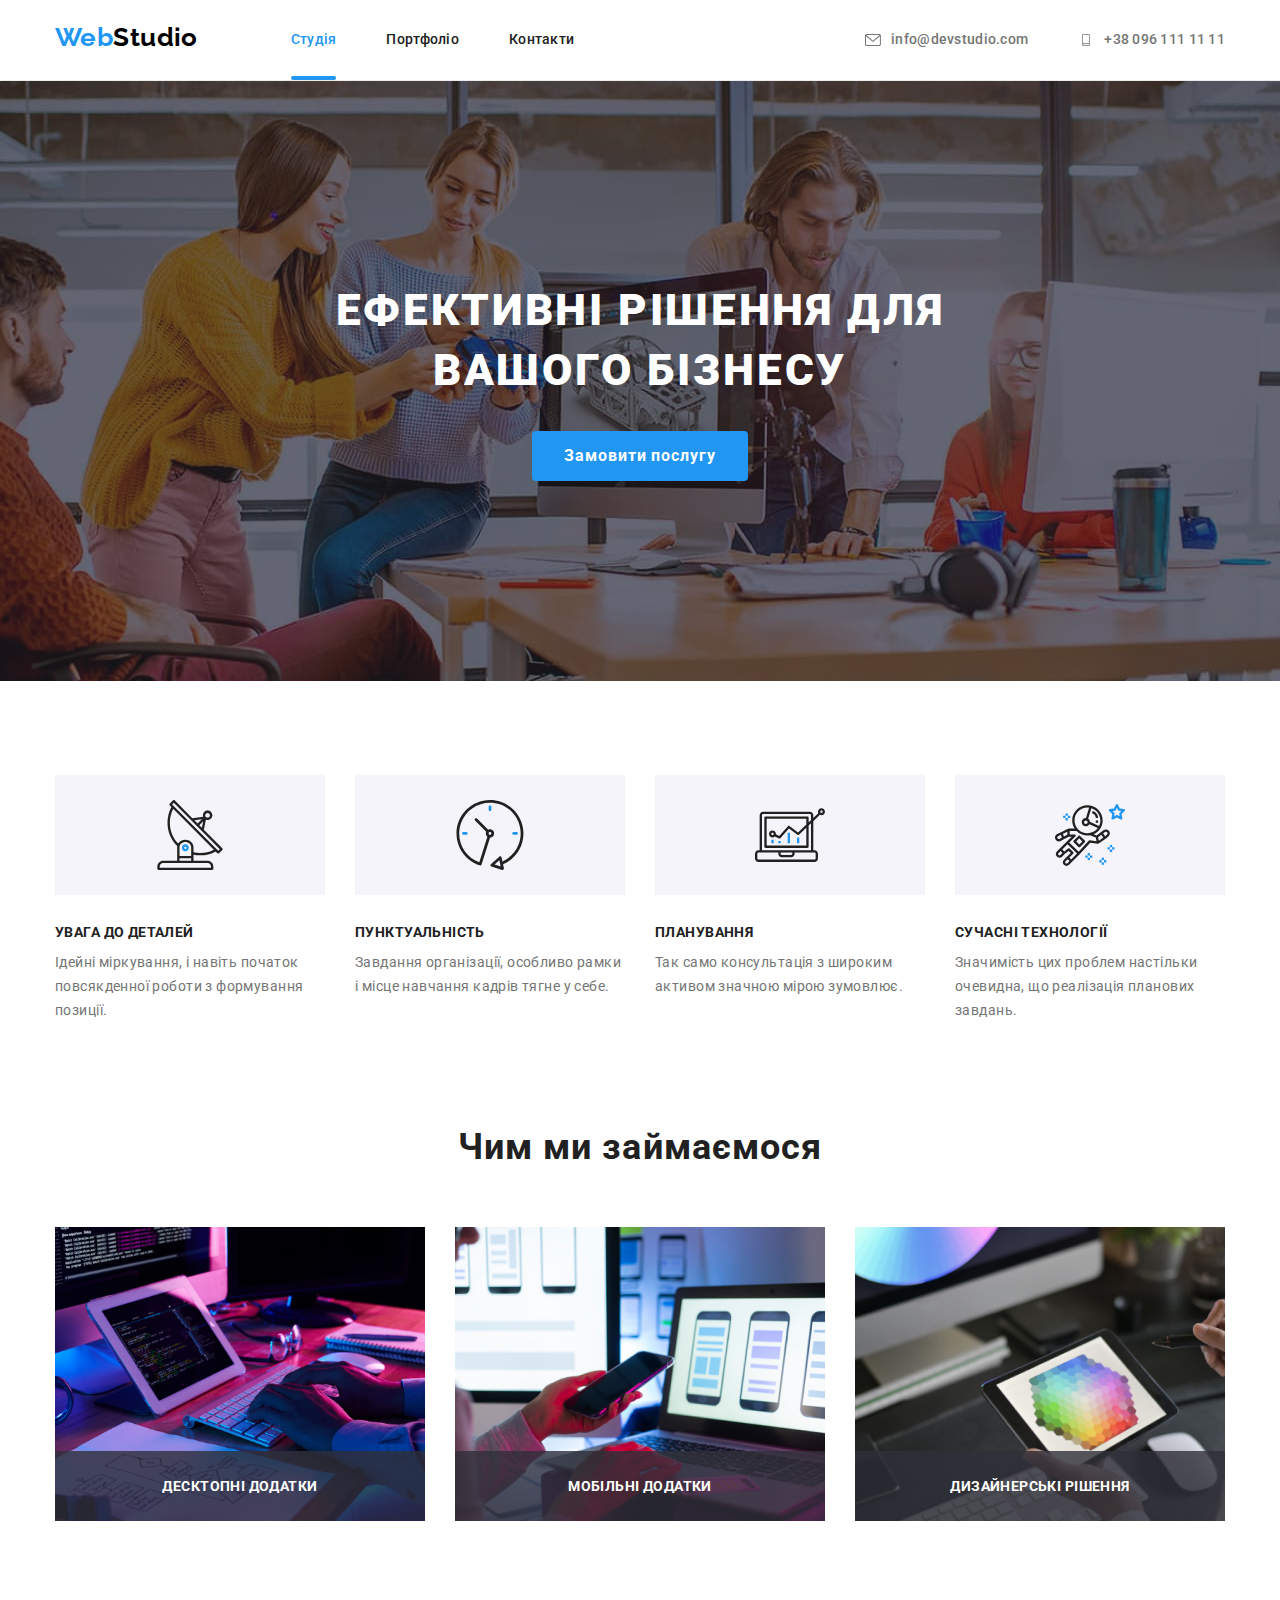
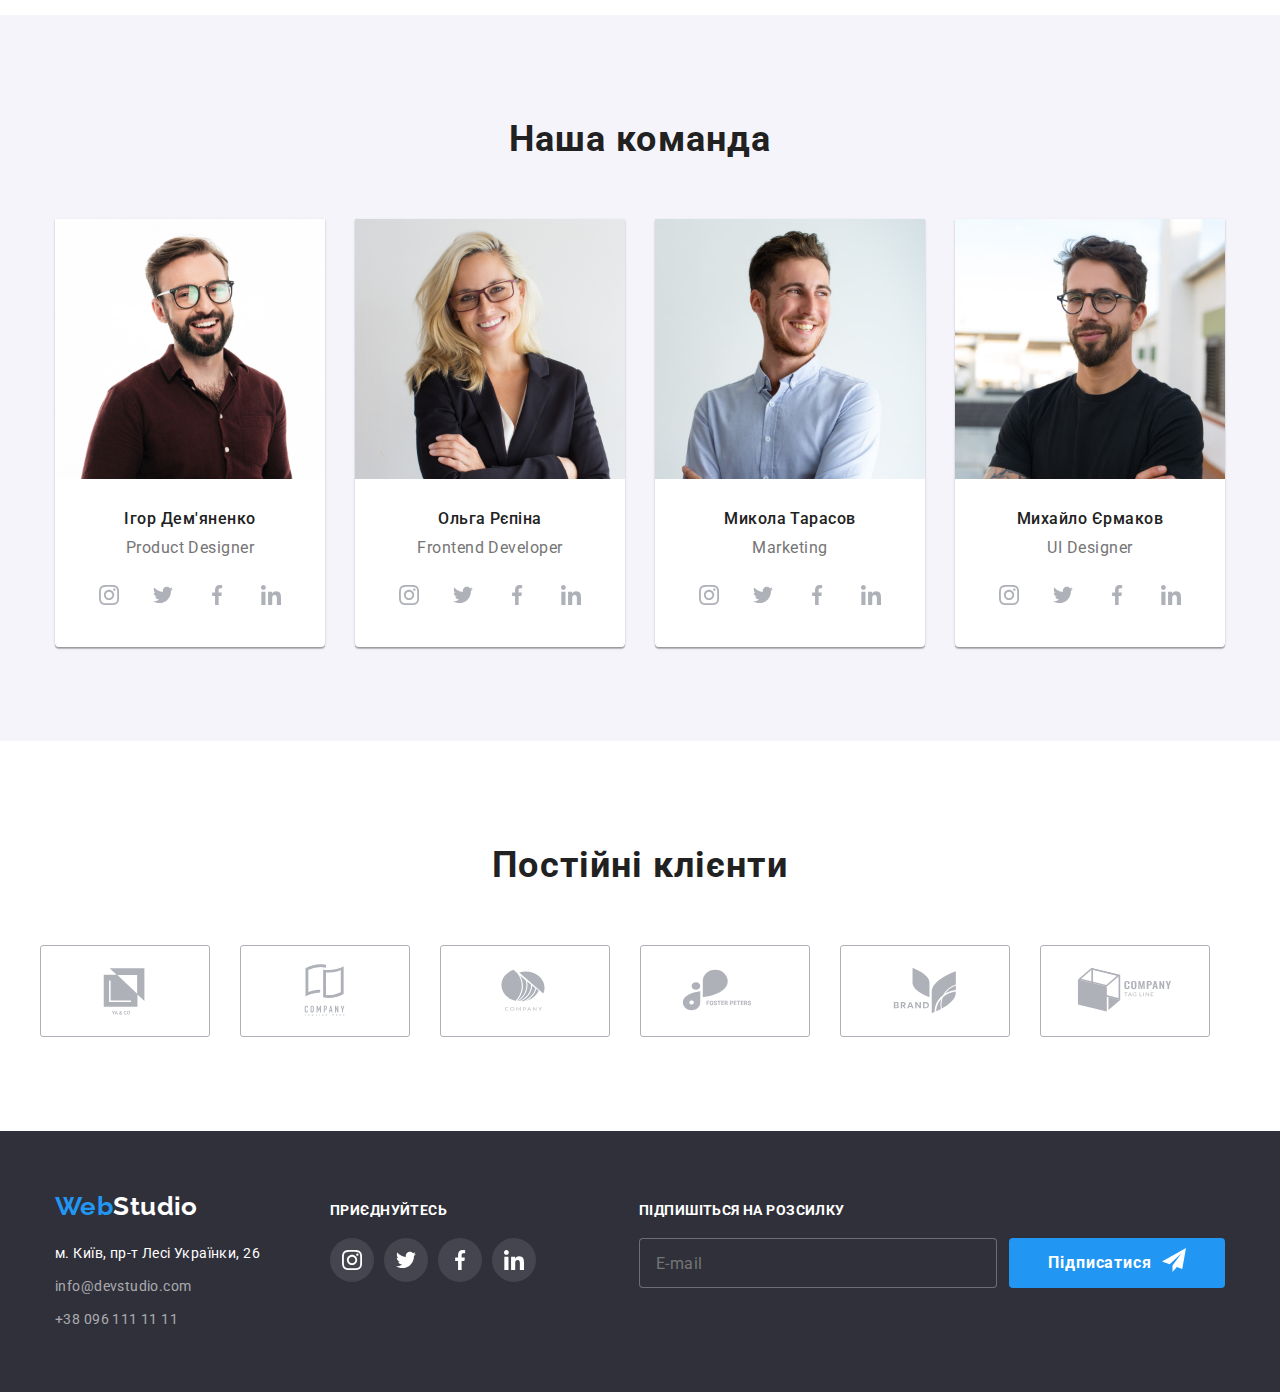
==== index.html @ d8423d52 "first commit" ====
<!DOCTYPE html>
<html lang="uk">
  <head>
    <meta charset="UTF-8"/>
    <meta http-equiv="X-UA-Compatible" content="IE=edge" />
    <meta name="viewport" content="width=device-width, initial-scale=1.0" />
    <link rel="preconnect" href="https://fonts.googleapis.com" />
    <link rel="preconnect" href="https://fonts.gstatic.com" crossorigin />
    <link
      href="https://fonts.googleapis.com/css2?family=Raleway:wght@700&family=Roboto:wght@400;500;700&display=swap"
      rel="stylesheet"
    />
    <title>WebStudio</title>
    <link
      rel="stylesheet"
      href="https://cdnjs.cloudflare.com/ajax/libs/modern-normalize/1.0.0/modern-normalize.min.css"
    />
    <link rel="stylesheet" href="./css/styles.css" />
  </head>

  <body>
    <header class="border">
      <div class="container main-nav">
        <nav class="main-nav">
          <a href="/index.html" class="logo" lang="en">
            <span class="web">Web</span><span class="studio">Studio</span></a
          >
          <ul class="site-nav main-nav">
            <li class="item">
              <a href="index.html" class="link current">Студія</a>
            </li>
            <li class="item">
              <a href="portfolio.html" class="link">Портфоліо</a>
            </li>
            <li class="item"><a href="" class="link">Контакти</a></li>
          </ul>
        </nav>
        <ul class="nav-contacts main-nav">
          <li class="item">
            <a href="mailto:info@devstudio.com" class="link">
              <svg class="envelope" width="16px" height="12px">
                <use href="./img/sprite.svg#icon-envelope"></use>
              </svg>
              info@devstudio.com</a
            >
          </li>
          <li class="item">
            <a href="tel:+380961111111" class="link">
              <svg
                viewBox="0 0 100 100"
                width="16"
                height="12"
                class="icon icon-smartphone"
              >
                <use xlink:href="./img/sprite.svg#icon-smartphone"></use>
              </svg>
              +38 096 111 11 11</a
            >
          </li>
        </ul>
      </div>
    </header>
    <main>
      <!--Hero section-->
      <section class="hero-section">
        <div class="hero-wrap">
          <h1 class="hero-title">Ефективні рішення для вашого бізнесу</h1>
          <button class="button" type="button" data-modal-open>
            Замовити послугу
          </button>
        </div>
      </section>
      <!--Benefits section-->
      <section class="section">
        <div class="container">
          <h2 hidden>Наші переваги</h2>
          <ul class="section-benefits">
            <li class="item">
              <div class="icon-benefits">
                <svg width="70" height="70">
                  <use href="./img/sprite.svg#icon-antenna"></use>
                </svg>
              </div>
              <h3 class="section-title">Увага до деталей</h3>
              <p class="benefit">
                Ідейні міркування, і навіть початок повсякденної роботи з
                формування позиції.
              </p>
            </li>
            <li class="item">
              <div class="icon-benefits">
                <svg width="70" height="70">
                  <use href="./img/sprite.svg#icon-clock"></use>
                </svg>
              </div>
              <h3 class="section-title">Пунктуальність</h3>
              <p class="benefit">
                Завдання організації, особливо рамки і місце навчання кадрів
                тягне у себе.
              </p>
            </li>
            <li class="item">
              <div class="icon-benefits">
                <svg width="70" height="70">
                  <use href="./img/sprite.svg#icon-diagram"></use>
                </svg>
              </div>
              <h3 class="section-title">Планування</h3>
              <p class="benefit">
                Так само консультація з широким активом значною мірою зумовлює.
              </p>
            </li>
            <li class="item">
              <div class="icon-benefits">
                <svg width="70" height="70">
                  <use href="./img/sprite.svg#icon-astronaut"></use>
                </svg>
              </div>
              <h3 class="section-title">Сучасні технології</h3>
              <p class="benefit">
                Значимість цих проблем настільки очевидна, що реалізація
                планових завдань.
              </p>
            </li>
          </ul>
        </div>
      </section>
      <!--What we can section-->
      <section class="section we-do">
        <div class="container">
          <h2 class="we-can">Чим ми займаємося</h2>
          <ul class="we-can-photo">
            <li>
              <div class="photo-block">
                <img src="./img/first.jpg" alt="first photo" width="370" />
                <div class="photo-title">
                  <p>Десктопні додатки</p>
                </div>
              </div>
            </li>
            <li>
              <div class="photo-block">
                <img src="./img/second.jpg" alt="second photo" width="370" />
                <div class="photo-title">
                  <p>Мобільні додатки</p>
                </div>
              </div>
            </li>
            <li>
              <div class="photo-block">
                <img src="./img/third.jpg" alt="third photo" width="370" />
                <div class="photo-title">
                  <p>Дизайнерські рішення</p>
                </div>
              </div>
            </li>
          </ul>
        </div>
      </section>
      <!--Team section-->
      <section class="section team">
        <div class="container">
          <h2 class="our-team">Наша команда</h2>
          <ul class="team-members">
            <li class="member-item">
              <img src="./img/team1.jpg" alt="team1 photo" width="270" />
              <div class="social-member">
                <h3 class="team-member">Ігор Дем'яненко</h3>
                <p class="about-member">Product Designer</p>
                <ul class="team-social-item list">
                  <li class="social-item">
                    <a href="" class="social-link">
                      <svg
                        viewBox="0 0 100 100"
                        width="20"
                        class="icon icon-instagram"
                      >
                        <use xlink:href="./img/sprite.svg#icon-instagram"></use>
                      </svg>
                    </a>
                  </li>
                  <li class="social-item">
                    <a href="" class="social-link">
                      <svg
                        viewBox="0 0 100 100"
                        width="20"
                        class="icon icon-twitter"
                      >
                        <use xlink:href="./img/sprite.svg#icon-twitter"></use>
                      </svg>
                    </a>
                  </li>
                  <li class="social-item">
                    <a href="" class="social-link">
                      <svg
                        viewBox="0 0 100 100"
                        width="20"
                        class="icon icon-facebook"
                      >
                        <use xlink:href="./img/sprite.svg#icon-facebook"></use>
                      </svg>
                    </a>
                  </li>
                  <li class="social-item">
                    <a href="" class="social-link">
                      <svg
                        viewBox="0 0 100 100"
                        width="20"
                        class="icon icon-linkedin"
                      >
                        <use xlink:href="./img/sprite.svg#icon-linkedin"></use>
                      </svg>
                    </a>
                  </li>
                </ul>
              </div>
            </li>
            <li class="member-item">
              <img src="./img/team2.jpg" alt="team2 photo" width="270" />
              <div class="social-member">
                <h3 class="team-member">Ольга Рєпіна</h3>
                <p class="about-member">Frontend Developer</p>
                <ul class="team-social-item list">
                  <li class="social-item">
                    <a href="" class="social-link">
                      <svg
                        viewBox="0 0 100 100"
                        width="20"
                        class="icon icon-instagram"
                      >
                        <use xlink:href="./img/sprite.svg#icon-instagram"></use>
                      </svg>
                    </a>
                  </li>
                  <li class="social-item">
                    <a href="" class="social-link">
                      <svg
                        viewBox="0 0 100 100"
                        width="20"
                        class="icon icon-twitter"
                      >
                        <use xlink:href="./img/sprite.svg#icon-twitter"></use>
                      </svg>
                    </a>
                  </li>
                  <li class="social-item">
                    <a href="" class="social-link">
                      <svg
                        viewBox="0 0 100 100"
                        width="20"
                        class="icon icon-facebook"
                      >
                        <use xlink:href="./img/sprite.svg#icon-facebook"></use>
                      </svg>
                    </a>
                  </li>
                  <li class="social-item">
                    <a href="" class="social-link">
                      <svg
                        viewBox="0 0 100 100"
                        width="20"
                        class="icon icon-linkedin"
                      >
                        <use xlink:href="./img/sprite.svg#icon-linkedin"></use>
                      </svg>
                    </a>
                  </li>
                </ul>
              </div>
            </li>
            <li class="member-item">
              <img src="./img/team3.jpg" alt="team3 photo" width="270" />
              <div class="social-member">
                <h3 class="team-member">Микола Тарасов</h3>
                <p class="about-member">Marketing</p>
                <ul class="team-social-item list">
                  <li class="social-item">
                    <a href="" class="social-link">
                      <svg
                        viewBox="0 0 100 100"
                        width="20"
                        class="icon icon-instagram"
                      >
                        <use xlink:href="./img/sprite.svg#icon-instagram"></use>
                      </svg>
                    </a>
                  </li>
                  <li class="social-item">
                    <a href="" class="social-link">
                      <svg
                        viewBox="0 0 100 100"
                        width="20"
                        class="icon icon-twitter"
                      >
                        <use xlink:href="./img/sprite.svg#icon-twitter"></use>
                      </svg>
                    </a>
                  </li>
                  <li class="social-item">
                    <a href="" class="social-link">
                      <svg
                        viewBox="0 0 100 100"
                        width="20"
                        class="icon icon-facebook"
                      >
                        <use xlink:href="./img/sprite.svg#icon-facebook"></use>
                      </svg>
                    </a>
                  </li>
                  <li class="social-item">
                    <a href="" class="social-link">
                      <svg
                        viewBox="0 0 100 100"
                        width="20"
                        class="icon icon-linkedin"
                      >
                        <use xlink:href="./img/sprite.svg#icon-linkedin"></use>
                      </svg>
                    </a>
                  </li>
                </ul>
              </div>
            </li>
            <li class="member-item">
              <img src="./img/team4.jpg" alt="team4 photo" width="270" />
              <div class="social-member">
                <h3 class="team-member">Михайло Єрмаков</h3>
                <p class="about-member">UI Designer</p>
                <ul class="team-social-item list">
                  <li class="social-item">
                    <a href="" class="social-link">
                      <svg
                        viewBox="0 0 100 100"
                        width="20"
                        class="icon icon-instagram"
                      >
                        <use xlink:href="./img/sprite.svg#icon-instagram"></use>
                      </svg>
                    </a>
                  </li>
                  <li class="social-item">
                    <a href="" class="social-link">
                      <svg
                        viewBox="0 0 100 100"
                        width="20"
                        class="icon icon-twitter"
                      >
                        <use xlink:href="./img/sprite.svg#icon-twitter"></use>
                      </svg>
                    </a>
                  </li>
                  <li class="social-item">
                    <a href="" class="social-link">
                      <svg
                        viewBox="0 0 100 100"
                        width="20"
                        class="icon icon-facebook"
                      >
                        <use xlink:href="./img/sprite.svg#icon-facebook"></use>
                      </svg>
                    </a>
                  </li>
                  <li class="social-item">
                    <a href="" class="social-link">
                      <svg
                        viewBox="0 0 100 100"
                        width="20"
                        class="icon icon-linkedin"
                      >
                        <use xlink:href="./img/sprite.svg#icon-linkedin"></use>
                      </svg>
                    </a>
                  </li>
                </ul>
              </div>
            </li>
          </ul>
        </div>
      </section>
    </main>
    <!--Our clients icons-->
    <section class="section">
      <div class="container">
        <h2 class="clients">Постійні клієнти</h2>
        <ul class="our-clients">
          <li class="clients-item">
            <a href="" class="clients-icon">
              <svg class="icon-Logo" width="106px" height="60px">
                <use href="./img/sprite.svg#icon-Logo"></use>
              </svg>
            </a>
          </li>
          <li class="clients-item">
            <a href="" class="clients-icon">
              <svg class="icon-Logo-1" width="106px" height="60px">
                <use href="./img/sprite.svg#icon-Logo-1"></use>
              </svg>
            </a>
          </li>
          <li class="clients-item">
            <a href="" class="clients-icon">
              <svg class="icon-Logo-2" width="106px" height="60px">
                <use href="./img/sprite.svg#icon-Logo-2"></use>
              </svg>
            </a>
          </li>
          <li class="clients-item">
            <a href="" class="clients-icon">
              <svg class="icon-Logo-3" width="106px" height="60px">
                <use href="./img/sprite.svg#icon-Logo-3"></use>
              </svg>
            </a>
          </li>
          <li class="clients-item">
            <a href="" class="clients-icon">
              <svg class="icon-Logo-4" width="106px" height="60px">
                <use href="./img/sprite.svg#icon-Logo-4"></use>
              </svg>
            </a>
          </li>
          <li class="clients-item">
            <a href="" class="clients-icon">
              <svg class="icon-Logo-5" width="106px" height="60px">
                <use href="./img/sprite.svg#icon-Logo-5"></use>
              </svg>
            </a>
          </li>
        </ul>
      </div>
    </section>
    <!--Contacts-->
    <footer class="footer">
      <div class="container">
        <div class="footer-flex">
          <div class="foo-contacts">
            <a href="/index.html" class="logo-footer" lang="en">
              <span class="web">Web</span
              ><span class="studio-footer">Studio</span></a
            >
            <address>
              <ul>
                <li class="foo-link">
                  <a
                    href="https://goo.gl/maps/wk6n3xBfWeeEz1HY8"
                    target="_blank"
                    rel="noopener nofollow noreferrer"
                    class="address"
                  >
                    м. Київ, пр-т Лесі Українки, 26</a
                  >
                </li>
                <li class="foo-link">
                  <a href="mailto:info@devstudio.com" class="footer-link"
                    >info@devstudio.com</a
                  >
                </li>
                <li class="foo-link">
                  <a href="tel:+380961111111" class="footer-link"
                    >+38 096 111 11 11</a
                  >
                </li>
              </ul>
            </address>
          </div>
          <div class="connect">
            <p class="foo-title">Приєднуйтесь</p>
            <div class="footer-social-container">
              <ul class="footer-social-item list">
                <li class="social-footer">
                  <button class="footer-button">
                    <svg class="footer-svg">
                      <use href="./img/sprite.svg#icon-instagram"></use>
                    </svg>
                  </button>
                </li>
                <li class="social-footer">
                  <button class="footer-button">
                    <svg class="footer-svg">
                      <use href="./img/sprite.svg#icon-twitter"></use>
                    </svg>
                  </button>
                </li>
                <li class="social-footer">
                  <button class="footer-button">
                    <svg class="footer-svg">
                      <use href="./img/sprite.svg#icon-facebook"></use>
                    </svg>
                  </button>
                </li>
                <li class="social-footer">
                  <button class="footer-button">
                    <svg class="footer-svg">
                      <use href="./img/sprite.svg#icon-linkedin"></use>
                    </svg>
                  </button>
                </li>
              </ul>
            </div>
          </div>
          <div class="subscribe">
            <p class="foo-title">Підпишіться на розсилку</p>
            <form action="" class="footer-subscription">
              <label for="email"></label>
              <input
                type="email"
                name="e-mail"
                id="e-mail"
                required
                placeholder="E-mail"
              />
              <button type="submit" class="subscribe-btn">
                Підписатися
                <svg width="24" height="24">
                  <use href="./img/sprite.svg#icon-icon-send"></use>
                </svg>
              </button>
            </form>
          </div>
        </div>
      </div>
    </footer>
    <div class="backdrop is-hidden" data-modal>
      <div class="modal">
        <button type="button" class="close-button" data-modal-close>
          <svg width="30" height="30">
            <use href="./img/sprite.svg#icon-close"></use>
          </svg>
        </button>
        <p class="modal-title">Залиште свої дані, ми вам передзвонимо</p>
        <form action="" class="modal-form">
          <div class="form-element">
            <label for="name">Ім'я</label>
            <div class="input-wrap">
              <input type="text" name="name" id="name" required />
              <svg width="18" height="18">
                <use href="./img/sprite.svg#icon-person-black"></use>
              </svg>
            </div>
          </div>
          <div class="form-element">
            <label for="tel">Телефон</label>
            <div class="input-wrap">
              <input type="tel" name="tel" id="tel" required />
              <svg width="18" height="18">
                <use href="./img/sprite.svg#icon-phone-black"></use>
              </svg>
            </div>
          </div>
          <div class="form-element">
            <label for="email">Пошта</label>
            <div class="input-wrap">
              <input type="email" name="email" id="email" required />
              <svg width="18" height="18">
                <use href="./img/sprite.svg#icon-email-black"></use>
              </svg>
            </div>
          </div>
          <div class="form-element">
            <label for="comment">Коментар</label>
            <textarea
              class="comment"
              name="comment"
              id="comment"
              cols="30"
              rows="10"
              placeholder="Введіть текст"
            ></textarea>
          </div>
          <div class="accept">
            <input
              type="checkbox"
              id="accept"
              name="accept"
              class="visually-hidden"
              required
            />
            <label for="accept" class="div-conditions">
              <div class="checkbox">
                <svg width="15" height="15">
                  <use href="./img/sprite.svg#icon-Vector"></use>
                </svg>
              </div>
              Погоджуюся з розсилкою та приймаю
              <a href="" class="conditions"><span>Умови договору</span></a>
            </label>
          </div>
          <button type="submit" class="submit-btn">Відправити</button>
        </form>
      </div>
    </div>
    <script src="./js/modal.js"></script>
  </body>
</html>
---- css/styles.css ----
/* основний колір #212121 */

/* другорядний колір #757575*/

/*фон шапки #FFFFFF*/

/* фон #F5F5F5*/

/* другорядний фон #F5F4FA*/

/* акцент #2196F3*/

:root {
  --primary-text-color: #757575;
  --title-text-color: #212121;
  --white-text-color: #ffffff;
  --accent-color: #2196f3;
  --primary-background-color: #ffffff;
  --second-bcg-color: #f5f4fa;
  --secondary-bcg-studio: #2f303a;
  --secondary-text-color: #000000;
}

h1,
h2,
h3,
h4,
h5,
h6,
ul,
p {
  margin: 0;
}

ul {
  padding-left: 0;
}

body {
  background-color: var(--primary-background-color);
  color: var(--primary-text-color);
  font-family: Roboto, sans-serif;
  font-size: 14px;
  letter-spacing: 0.03em;
}
.container {
  width: 1200px;
  margin: 0 auto;
  padding-left: 15px;
  padding-right: 15px;
}

ul {
  list-style: none;
}

a {
  text-decoration: none;
}
.border {
  border-bottom: solid 1px #ececec;
}
.logo {
  display: block;
  font-family: Raleway, sans-serif;
  font-weight: 700;
  font-size: 26px;
  line-height: 1.19;
  text-decoration-line: none;
  padding-top: 19px;
  padding-bottom: 25px;
}
.logo-footer {
  display: block;
  margin-bottom: 20px;
  font-family: Raleway, sans-serif;
  font-weight: 700;
  font-size: 26px;
  line-height: 1.19;
  text-decoration-line: none;
}
.web {
  color: var(--accent-color);
}
.studio {
  color: var(--secondary-text-color);
}
.studio-footer {
  color: var(--primary-background-color);
}

/*site-nav*/
.main-nav {
  display: flex;
  align-items: center;
}

.site-nav .item:not(:last-child) {
  margin-right: 50px;
}
.site-nav {
  margin-left: 93px;
}

.site-nav .link {
  display: flex;
  position: relative;
  padding-top: 32px;
  padding-bottom: 32px;
  color: var(--title-text-color);
  font-weight: 500;
  line-height: 1.14;
  letter-spacing: 0.02em;
}
.site-nav .link:hover,
.site-nav .link:focus,
.nav-contacts .link:hover,
.nav-contacts .link:focus {
  color: var(--accent-color);
  transition: color 250ms cubic-bezier(0.4, 0, 0.2, 1);
}
.link.current::after {
  content: "";
  display: block;
  position: absolute;
  left: 0;
  bottom: 0;
  width: 100%;
  height: 4px;
  background-color: var(--accent-color);
  border-radius: 2px;
}

.site-nav .link.current {
  color: var(--accent-color);
}

.nav-contacts {
  display: flex;
  margin-left: auto;
}

.nav-contacts .item + .item {
  margin-left: 50px;
}

.nav-contacts .link {
  display: flex;
  font-weight: 500;
  line-height: 1.14;
  letter-spacing: 0.02em;
  align-items: center;
  color: var(--primary-text-color);
}

.nav-contacts .link svg {
  fill: var(--primary-text-color);
  margin-right: 10px;
}
.nav-contacts .link:hover svg {
  fill: var(--accent-color);
}

.hero-section {
  max-width: 1600px;
  height: 600px;
  margin-left: auto;
  margin-right: auto;
  background-position: center;
  background-image: linear-gradient(
      to right,
      rgba(47, 48, 58, 0.4),
      rgba(47, 48, 58, 0.4)
    ),
    url(../img/hero-background.jpg);
  background-repeat: no-repeat;
  background-position: center;
  background-size: cover;
  background-color: var(--secondary-bcg-studio);
}

.hero-wrap {
  padding-top: 200px;
  padding-bottom: 200px;
}

.hero-title {
  font-weight: 900;
  font-size: 44px;
  line-height: 1.36;
  width: 696px;
  text-align: center;
  letter-spacing: 0.06em;
  text-transform: uppercase;
  color: var(--primary-background-color);
  margin: 0 auto;
  margin-bottom: 30px;
}
.button {
  display: block;
  margin: 0 auto;
  padding-top: 10px;
  padding-bottom: 10px;
  background-color: var(--accent-color);
  font-family: inherit;
  font-weight: 700;
  font-size: 16px;
  line-height: 1.88;
  width: 216px;
  letter-spacing: 0.06em;
  color: var(--primary-background-color);
  border: var(--accent-color);
  border-radius: 4px;
  cursor: pointer;
}
.section {
  padding-top: 94px;
  padding-bottom: 94px;
}
/*Benefits*/
.section-title {
  margin-bottom: 10px;
  font-weight: 700;
  font-size: 14px;
  line-height: 1.14;
  letter-spacing: 0.03em;
  text-transform: uppercase;
  color: var(--title-text-color);
}
.benefit {
  font-weight: 400;
  line-height: 1.71;
  letter-spacing: 0.03em;
  color: var(--primary-text-color);
}
.section-benefits {
  display: flex;
  gap: 30px;
}

.icon-benefits {
  display: flex;
  margin-bottom: 30px;
  align-items: center;
  justify-content: center;
  width: 270px;
  height: 120px;
  background-color: var(--second-bcg-color);
}

/*What we can and team*/
.we-do {
  padding-top: 0px;
}
.we-can,
.our-team,
.clients {
  margin-bottom: 50px;
  font-weight: 700;
  font-size: 36px;
  text-align: center;
  line-height: 1.67;
  letter-spacing: 0.03em;
  color: var(--title-text-color);
}
.we-can-photo {
  display: flex;
  gap: 30px;
}

img {
  display: block;
  max-width: 100%;
  height: auto;
}
.photo-block {
  display: block;
  position: relative;
}
.photo-title {
  display: flex;
  justify-content: center;
  align-items: center;
  position: absolute;
  bottom: 0;
  right: 0;
  width: 100%;
  height: 70px;
  font-weight: 700;
  color: var(--primary-background-color);
  background: rgba(47, 48, 58, 0.8);
  text-transform: uppercase;
}

.team-members {
  display: flex;
  gap: 30px;
}
.team {
  background-color: var(--second-bcg-color);
}
.social-member {
  padding-top: 30px;
  padding-bottom: 30px;
}
.team-member {
  display: block;
  margin-bottom: 10px;
  font-weight: 500;
  font-size: 16px;
  line-height: 1.19;
  letter-spacing: 0.03em;
  text-align: center;
  color: var(--title-text-color);
}
.member-item {
  background-color: var(--primary-background-color);
  box-shadow: 0px 1px 3px rgba(0, 0, 0, 0.12), 0px 1px 1px rgba(0, 0, 0, 0.14),
    0px 2px 1px rgba(0, 0, 0, 0.2);
  border-radius: 0px 0px 4px 4px;
}
.team-social-item {
  display: flex;
  justify-content: center;
}
.social-item {
  display: flex;
  align-items: center;
}
.social-item:not(:first-child) {
  margin-left: 10px;
}

.social-link {
  display: flex;
  width: 44px;
  height: 44px;
  background: var(--primary-background-color);
  border-radius: 50%;
  justify-content: center;
}
.social-link:hover {
  background-color: var(--accent-color);
  transition: background-color 250ms cubic-bezier(0.4, 0, 0.2, 1);
}
.social-link svg {
  fill: #afb1b8;
}
.social-link:hover svg {
  fill: var(--primary-background-color);
  transition: fill 250ms cubic-bezier(0.4, 0, 0.2, 1);
}

.about-member {
  display: block;
  margin-bottom: 16px;
  font-weight: 400;
  font-size: 16px;
  line-height: 1.19;
  letter-spacing: 0.03em;
  text-align: center;
  color: var(--primary-text-color);
}
.our-clients {
  display: flex;
  justify-content: center;
}

.clients-icon {
  display: flex;
  justify-content: center;
  align-items: center;
  margin-right: 30px;
  width: 170px;
  height: 92px;
  border: 1px solid #afb1b8;
  border-radius: 3px;
}

.clients-icon svg {
  fill: #afb1b8;
}
.clients-icon:hover {
  border: 1px solid var(--accent-color);
  transition: border 250ms cubic-bezier(0.4, 0, 0.2, 1);
}
.clients-icon:hover svg,
.clients-icon:focus svg {
  fill: var(--accent-color);
  transition: fill 250ms cubic-bezier(0.4, 0, 0.2, 1);
}

.clients-icon.current svg {
  color: var(--accent-color);
}

/*second page*
*Portfolio buttons*/

.buttons-filter {
  color: var(--title-text-color);
  background: var(--second-bcg-color);
  font-weight: 500;
  font-size: 16px;
  line-height: 1.62;
  border: var(--second-bcg-color);
  border-radius: 4px;
  cursor: pointer;
  transition: background-color 250ms cubic-bezier(0.4, 0, 0.2, 1),
    color 250ms cubic-bezier(0.4, 0, 0.2, 1);
}
.buttons-filter {
  margin-left: 8px;
  padding-top: 6px;
  padding-bottom: 6px;
  padding-left: 22px;
  padding-right: 22px;
}

.buttons-filter:hover,
.buttons-filter:focus {
  background-color: var(--accent-color);
  color: var(--primary-background-color);
  border: var(--accent-color);
}
.buttons-filter:hover,
.buttons-filter:focus {
  box-shadow: 0 2px 2px 0 rgba(0, 0, 0, 0.12), 0 1px 2px 0 rgba(0, 0, 0, 0.08),
    0 3px 1px 0 rgba(0, 0, 0, 0.1);
}

.portfolio-nav {
  display: flex;
  margin-bottom: 50px;
  align-items: center;
  justify-content: center;
}

.flex-container {
  display: flex;
  flex-wrap: wrap;
  gap: 30px;
}

.portfolio-item {
  display: block;
  overflow: hidden;
}
.portfolio-item:hover {
  box-shadow: 1px 4px 6px 0 #00000029, 0 4px 4px 0 #0000000f,
    0 1px 1px 0 #0000001f;
}

.portfolio-image {
  display: block;
  position: relative;
  overflow: hidden;
}

.text-focus {
  display: flex;
  justify-content: center;
  align-items: center;
  position: absolute;
  bottom: 0;
  right: 0;
  width: 100%;
  height: 100%;
  padding-left: 24px;
  padding-right: 24px;
  font-size: 18px;
  line-height: 1.56;
  letter-spacing: 0.03em;
  color: var(--primary-background-color);
  background: rgba(33, 150, 243, 0.9);
  transform: translateY(100%);
  transition: transform 250ms cubic-bezier(0.4, 0, 0.2, 1);
}
.portfolio-item:hover .text-focus {
  transform: translateY(0);
}
.text-focus:hover {
  opacity: 1;
}

.flex-element {
  width: 370px;
}
.example {
  padding-top: 20px;
  padding-left: 24px;
  padding-right: 24px;
  padding-bottom: 20px;
  border-left: solid 1px #eeeeee;
  border-bottom: solid 1px #eeeeee;
  border-right: solid 1px #eeeeee;
}

.example-title {
  margin-bottom: 4px;
  font-weight: 700;
  font-size: 18px;
  line-height: 2;
  letter-spacing: 0.06em;
  color: var(--title-text-color);
}
.example-text {
  font-size: 16px;
  line-height: 1.87;
  letter-spacing: 0.03em;
  color: var(--primary-text-color);
}
.footer-flex {
  display: flex;
  align-items: baseline;
}
.footer {
  background-color: #2f303a;
  padding-top: 60px;
  padding-bottom: 60px;
}

.foo-link {
  margin-bottom: 9px;
}
.foo-link:last-child {
  margin-bottom: 0;
}
.address {
  font-style: normal;
  font-weight: 400;
  line-height: 1.71;
  letter-spacing: 0.03em;
  color: var(--primary-background-color);
}

.footer-link {
  font-style: normal;
  font-weight: 400;
  line-height: 1.71;
  letter-spacing: 0.03em;
  color: rgba(255, 255, 255, 0.6);
  text-decoration: none;
}

.footer-link .link:hover,
.footer-link .link:focus {
  color: var(--primary-bcg-color);
}

/*контейнер з іконками у футері*/
.connect {
  margin-left: 70px;
}
.footer-social-container {
  display: flex;
  width: 205px;
  height: 45px;
  margin-top: 20px;
}
.footer-social-item {
  display: flex;
  gap: 10px;
}
.foo-title {
  display: block;
  margin-bottom: 20px;
  font-weight: 700;
  color: var(--primary-background-color);
  text-transform: uppercase;
}
.footer-svg {
  height: 20px;
  width: 20px;
  fill: #ffffff;
}
.footer-button {
  display: flex;
  align-items: center;
  justify-content: center;
  width: 44px;
  height: 44px;
  border: 0px;
  border-radius: 50%;
  background-color: rgba(255, 255, 255, 0.1);
  transition: background-color 250ms cubic-bezier(0.4, 0, 0.2, 1),
    color 250ms cubic-bezier(0.4, 0, 0.2, 1);
}
.footer-button:hover,
.footer-button:focus {
  background-color: var(--accent-color);
}

/*Subscription*/
.subscribe {
  margin-left: auto;
}
.footer-subscription {
  display: flex;
}
.footer-subscription input {
  margin-right: 12px;
  padding-left: 16px;
  width: 358px;
  height: 50px;
  font-family: Roboto;
  font-size: 16px;
  line-height: 1.25;
  letter-spacing: 0.03em;
  text-align: left;
  background: var(--secondary-bcg-studio);
  color: rgba(255, 255, 255, 0.6);
  border: 1px solid rgba(255, 255, 255, 0.3);
  border-radius: 4px;
  outline: none;
}
.subscribe-btn {
  display: flex;
  text-align: center;
  justify-content: center;
  margin: 0 auto;
  padding-top: 10px;
  padding-bottom: 10px;
  background-color: var(--accent-color);
  font-family: inherit;
  font-weight: 700;
  font-size: 16px;
  line-height: 1.88;
  width: 216px;
  letter-spacing: 0.06em;
  color: var(--primary-background-color);
  border: var(--accent-color);
  border-radius: 4px;
  cursor: pointer;
  fill: var(--primary-background-color);
}
.subscribe-btn svg {
  margin-left: 10px;
}
/*Modal window*/

.backdrop {
  position: fixed;
  top: 0;
  left: 0;
  width: 100%;
  height: 100%;
  background-color: rgba(0, 0, 0, 0.2);
  opacity: 1;
  transition: opacity 250ms cubic-bezier(0.4, 0, 0.2, 1);
}

.backdrop.is-hidden {
  visibility: hidden;
  pointer-events: none;
  transition: visibility 250ms cubic-bezier(0.4, 0, 0.2, 1);
}

.backdrop.is-hidden .modal {
  transform: translate(-50%, -50%) scale(0.9);
}

.modal {
  position: absolute;
  top: 50%;
  left: 50%;
  min-width: 528px;
  min-height: 581px;
  padding: 40px;
  background-color: var(--primary-background-color);
  border-radius: 4px;
  transform: translate(-50%, -50%) scale(1);
  transition: transform 250ms cubic-bezier(0.4, 0, 0.2, 1);
}
.modal-title {
  display: block;
  margin-bottom: 12px;
  font-size: 20px;
  font-weight: 700;
  line-height: 1.15;
  letter-spacing: 0.03em;
  text-align: center;
  color: rgba(33, 33, 33, 1);
}
.close-button {
  position: absolute;
  top: 8px;
  right: 8px;
  width: 30px;
  height: 30px;
  border-radius: 50%;
  display: flex;
  justify-content: center;
  align-items: center;
  cursor: pointer;
  background: var(--primary-background-color);
  border: 1px solid rgba(0, 0, 0, 0.1);
}
.close-button:hover,
.close-button:focus {
background: var(--accent-color);
}
/*Form*/
.form-element {
  display: flex;
  flex-direction: column;
  margin-bottom: 10px;
  font-family: Roboto;
  font-size: 12px;
  line-height: 1.17;
  letter-spacing: 0.01em;
  text-align: left;
}

.form-element label {
  margin-bottom: 4px;
}
.form-element input,
textarea {
  height: 40px;
  border: 1px solid rgba(33, 33, 33, 0.2);
  border-radius: 4px;
  padding-left: 42px;
  outline: none;
  width: 100%;
}
.form-element input:focus {
  border: 1px solid var(--accent-color);
  transition: border 250ms cubic-bezier(0.4, 0, 0.2, 1);
}

.form-element input:focus + svg {
  fill: var(--accent-color);
  transition: fill 250ms cubic-bezier(0.4, 0, 0.2, 1);
}

.form-element textarea:focus {
  border: 1px solid var(--accent-color);
  transition: border 250ms cubic-bezier(0.4, 0, 0.2, 1);
}
.input-wrap {
  position: relative;
}
.input-wrap svg {
  position: absolute;
  top: 50%;
  left: 12px;
  transform: translateY(-50%);
}
.comment {
  height: 120px;
  resize: none;
  padding-left: 16px;
  padding-top: 12px;
  padding-right: 16px;
  padding-bottom: 12px;
}

.submit-btn {
  display: block;
  margin: 0 auto;
  padding-top: 10px;
  padding-bottom: 10px;
  background-color: #188ce8;
  font-family: inherit;
  font-weight: 700;
  font-size: 16px;
  line-height: 1.88;
  width: 200px;
  letter-spacing: 0.06em;
  color: var(--primary-background-color);
  border: #188ce8;
  border-radius: 4px;
  cursor: pointer;
}
.accept {
  display: flex;
  justify-content: center;
  align-items: center;
  margin-top: 20px;
  margin-bottom: 30px;
}

.conditions {
  display: block;
  margin-left: 8px;
  color: var(--accent-color);
  text-decoration: underline;
}
.visually-hidden {
  position: absolute;
  white-space: nowrap;
  width: 1px;
  height: 1px;
  overflow: hidden;
  border: 0;
  padding: 0;
  clip: rect(0 0 0 0);
  clip-path: inset(50%);
  margin: -1px;
}
.checkbox {
  display: flex;
  align-items: center;
  margin-right: 8px;
  border: 2px solid var(--title-text-color);
  width: 16px;
  height: 15px;
  border-radius: 3px;
  fill: var(--white-text-color);
}
.div-conditions {
  display: flex;
  align-items: center;
  justify-content: center;
}

.accept input:checked + label .checkbox {
  background: var(--accent-color);
  border: 2px solid var(--accent-color);
  fill: var(--primary-background-color);
}
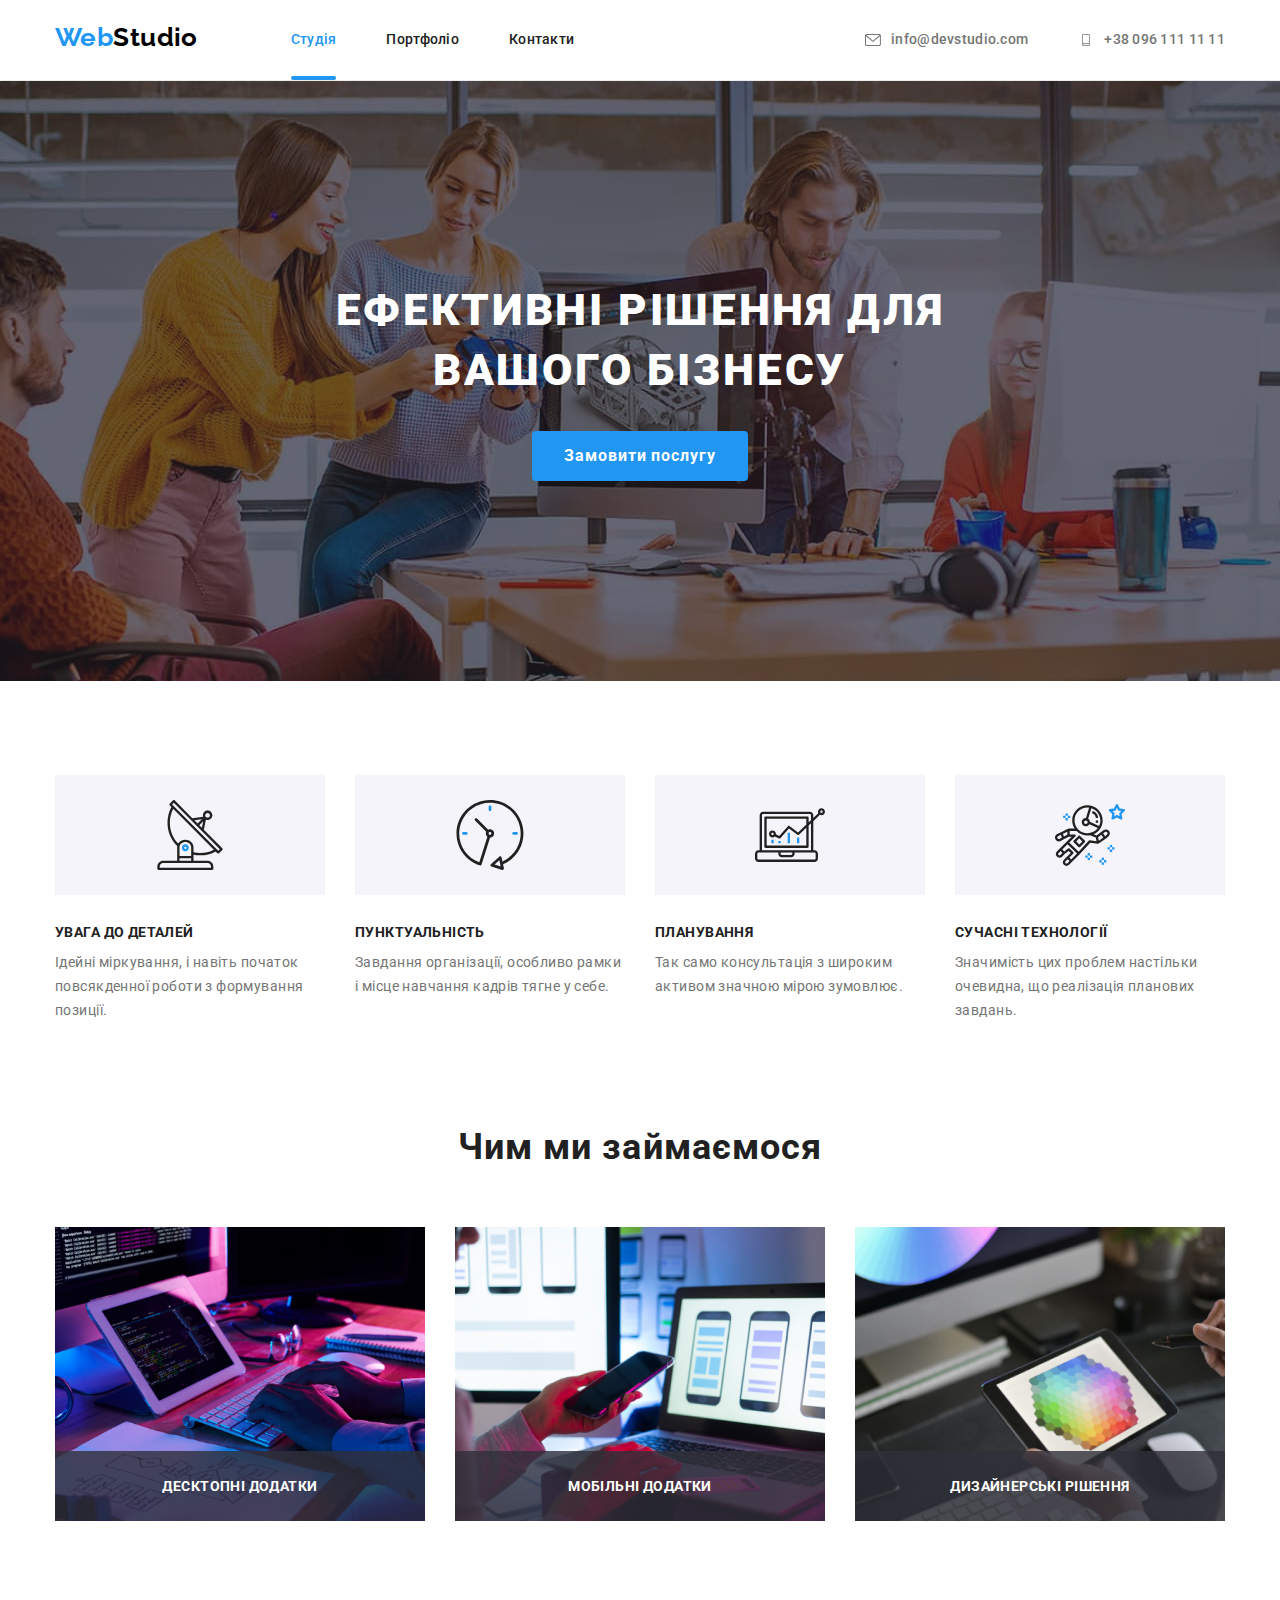
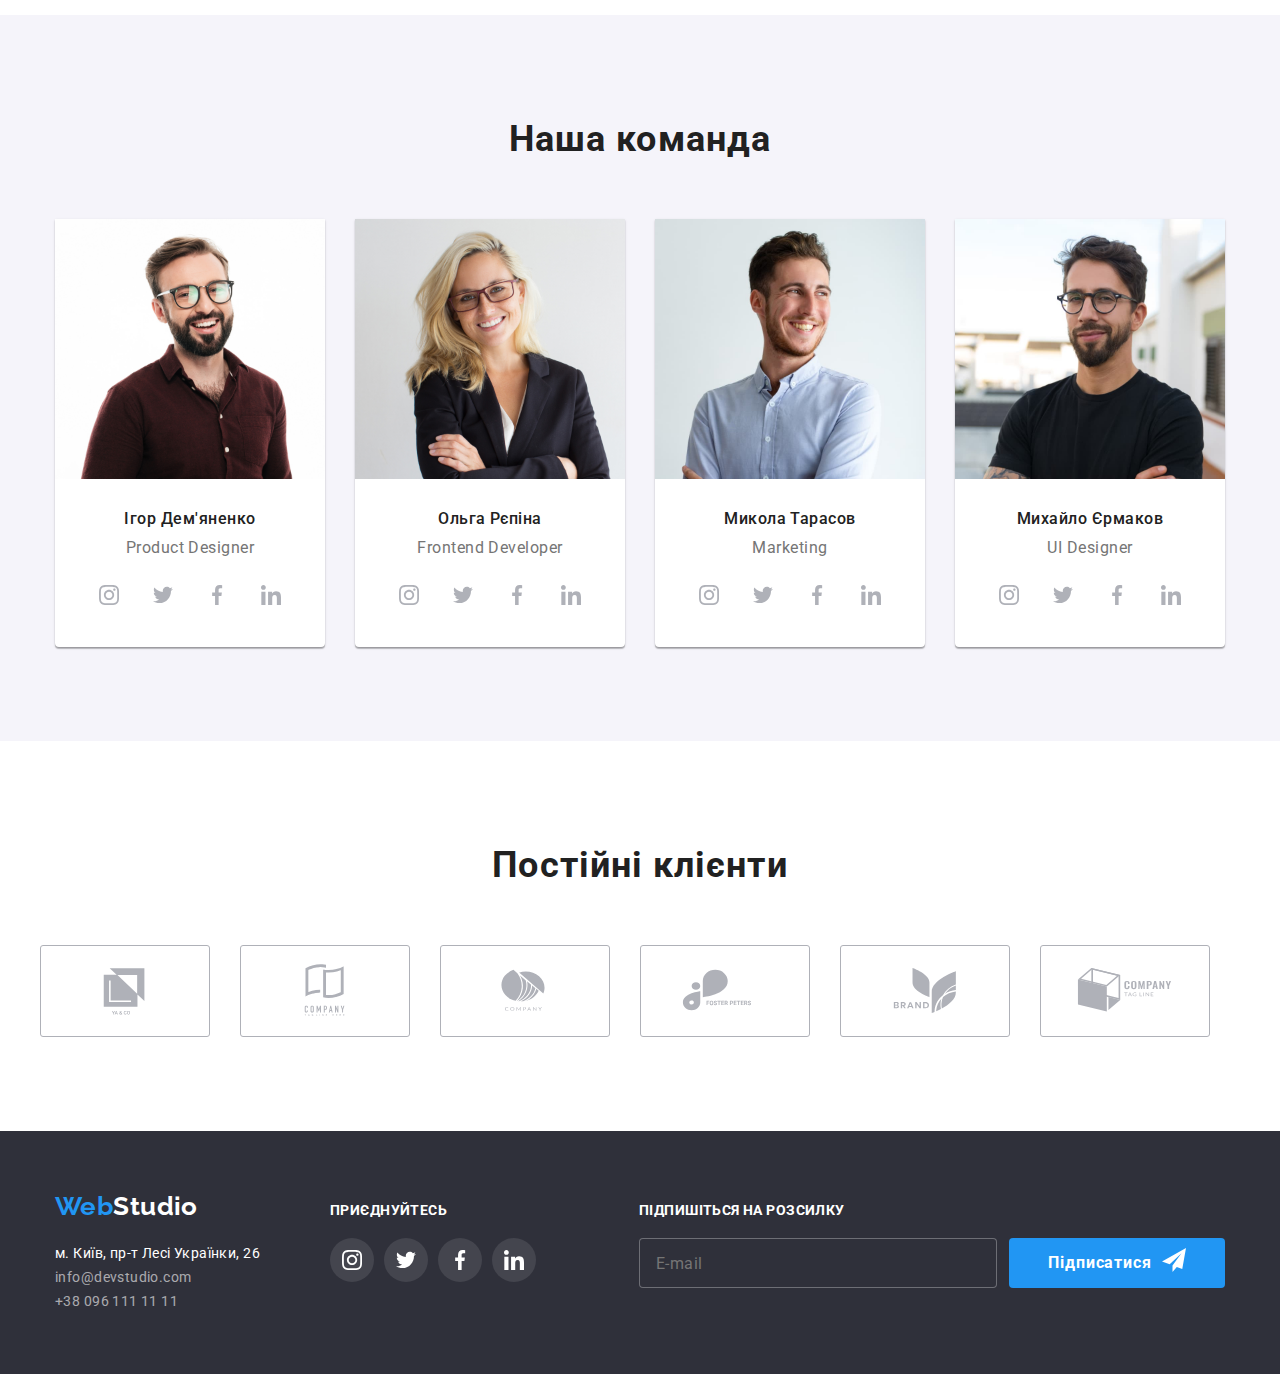
==== commit 99a830db: "BEM part" ====
--- a/index.html
+++ b/index.html
@@ -15,17 +15,17 @@
       rel="stylesheet"
       href="https://cdnjs.cloudflare.com/ajax/libs/modern-normalize/1.0.0/modern-normalize.min.css"
     />
-    <link rel="stylesheet" href="./css/styles.css" />
+    <link rel="stylesheet" href="./css/main.min.css" />
   </head>
 
   <body>
     <header class="border">
-      <div class="container main-nav">
-        <nav class="main-nav">
+      <div class="container navigation">
+        <nav class="navigation">
           <a href="/index.html" class="logo" lang="en">
             <span class="web">Web</span><span class="studio">Studio</span></a
           >
-          <ul class="site-nav main-nav">
+          <ul class="site-nav navigation">
             <li class="item">
               <a href="index.html" class="link current">Студія</a>
             </li>
@@ -35,7 +35,7 @@
             <li class="item"><a href="" class="link">Контакти</a></li>
           </ul>
         </nav>
-        <ul class="nav-contacts main-nav">
+        <ul class="nav-contacts navigation">
           <li class="item">
             <a href="mailto:info@devstudio.com" class="link">
               <svg class="envelope" width="16px" height="12px">
@@ -74,50 +74,50 @@
       <section class="section">
         <div class="container">
           <h2 hidden>Наші переваги</h2>
-          <ul class="section-benefits">
+          <ul class="benefits">
             <li class="item">
-              <div class="icon-benefits">
+              <div class="benefits__icon">
                 <svg width="70" height="70">
                   <use href="./img/sprite.svg#icon-antenna"></use>
                 </svg>
               </div>
-              <h3 class="section-title">Увага до деталей</h3>
-              <p class="benefit">
+              <h3 class="benefits__title">Увага до деталей</h3>
+              <p class="benefits__text">
                 Ідейні міркування, і навіть початок повсякденної роботи з
                 формування позиції.
               </p>
             </li>
             <li class="item">
-              <div class="icon-benefits">
+              <div class="benefits__icon">
                 <svg width="70" height="70">
                   <use href="./img/sprite.svg#icon-clock"></use>
                 </svg>
               </div>
-              <h3 class="section-title">Пунктуальність</h3>
-              <p class="benefit">
+              <h3 class="benefits__title">Пунктуальність</h3>
+              <p class="benefits__text">
                 Завдання організації, особливо рамки і місце навчання кадрів
                 тягне у себе.
               </p>
             </li>
             <li class="item">
-              <div class="icon-benefits">
+              <div class="benefits__icon">
                 <svg width="70" height="70">
                   <use href="./img/sprite.svg#icon-diagram"></use>
                 </svg>
               </div>
-              <h3 class="section-title">Планування</h3>
-              <p class="benefit">
+              <h3 class="benefits__title">Планування</h3>
+              <p class="benefits__text">
                 Так само консультація з широким активом значною мірою зумовлює.
               </p>
             </li>
             <li class="item">
-              <div class="icon-benefits">
+              <div class="benefits__icon">
                 <svg width="70" height="70">
                   <use href="./img/sprite.svg#icon-astronaut"></use>
                 </svg>
               </div>
-              <h3 class="section-title">Сучасні технології</h3>
-              <p class="benefit">
+              <h3 class="benefits__title">Сучасні технології</h3>
+              <p class="benefits__text">
                 Значимість цих проблем настільки очевидна, що реалізація
                 планових завдань.
               </p>
@@ -126,30 +126,30 @@
         </div>
       </section>
       <!--What we can section-->
-      <section class="section we-do">
+      <section class="section samples">
         <div class="container">
-          <h2 class="we-can">Чим ми займаємося</h2>
-          <ul class="we-can-photo">
+          <h2 class="samples__title">Чим ми займаємося</h2>
+          <ul class="samples__image">
             <li>
-              <div class="photo-block">
+              <div class="samples__block">
                 <img src="./img/first.jpg" alt="first photo" width="370" />
-                <div class="photo-title">
+                <div class="samples__text">
                   <p>Десктопні додатки</p>
                 </div>
               </div>
             </li>
             <li>
-              <div class="photo-block">
+              <div class="samples__block">
                 <img src="./img/second.jpg" alt="second photo" width="370" />
-                <div class="photo-title">
+                <div class="samples__text">
                   <p>Мобільні додатки</p>
                 </div>
               </div>
             </li>
             <li>
-              <div class="photo-block">
+              <div class="samples__block">
                 <img src="./img/third.jpg" alt="third photo" width="370" />
-                <div class="photo-title">
+                <div class="samples__text">
                   <p>Дизайнерські рішення</p>
                 </div>
               </div>
@@ -160,16 +160,16 @@
       <!--Team section-->
       <section class="section team">
         <div class="container">
-          <h2 class="our-team">Наша команда</h2>
-          <ul class="team-members">
-            <li class="member-item">
+          <h2 class="team__title">Наша команда</h2>
+          <ul class="team__members">
+            <li class="team__item">
               <img src="./img/team1.jpg" alt="team1 photo" width="270" />
-              <div class="social-member">
-                <h3 class="team-member">Ігор Дем'яненко</h3>
-                <p class="about-member">Product Designer</p>
-                <ul class="team-social-item list">
-                  <li class="social-item">
-                    <a href="" class="social-link">
+              <div class="member">
+                <h3 class="member__title">Ігор Дем'яненко</h3>
+                <p class="member__position">Product Designer</p>
+                <ul class="social list">
+                  <li class="social__icon">
+                    <a href="" class="social__link">
                       <svg
                         viewBox="0 0 100 100"
                         width="20"
@@ -179,8 +179,8 @@
                       </svg>
                     </a>
                   </li>
-                  <li class="social-item">
-                    <a href="" class="social-link">
+                  <li class="social__icon">
+                    <a href="" class="social__link">
                       <svg
                         viewBox="0 0 100 100"
                         width="20"
@@ -190,8 +190,8 @@
                       </svg>
                     </a>
                   </li>
-                  <li class="social-item">
-                    <a href="" class="social-link">
+                  <li class="social__icon">
+                    <a href="" class="social__link">
                       <svg
                         viewBox="0 0 100 100"
                         width="20"
@@ -201,8 +201,8 @@
                       </svg>
                     </a>
                   </li>
-                  <li class="social-item">
-                    <a href="" class="social-link">
+                  <li class="social__icon">
+                    <a href="" class="social__link">
                       <svg
                         viewBox="0 0 100 100"
                         width="20"
@@ -215,14 +215,14 @@
                 </ul>
               </div>
             </li>
-            <li class="member-item">
+            <li class="team__item">
               <img src="./img/team2.jpg" alt="team2 photo" width="270" />
-              <div class="social-member">
-                <h3 class="team-member">Ольга Рєпіна</h3>
-                <p class="about-member">Frontend Developer</p>
-                <ul class="team-social-item list">
-                  <li class="social-item">
-                    <a href="" class="social-link">
+              <div class="member">
+                <h3 class="member__title">Ольга Рєпіна</h3>
+                <p class="member__position">Frontend Developer</p>
+                <ul class="social list">
+                  <li class="social__icon">
+                    <a href="" class="social__link">
                       <svg
                         viewBox="0 0 100 100"
                         width="20"
@@ -232,8 +232,8 @@
                       </svg>
                     </a>
                   </li>
-                  <li class="social-item">
-                    <a href="" class="social-link">
+                  <li class="social__icon">
+                    <a href="" class="social__link">
                       <svg
                         viewBox="0 0 100 100"
                         width="20"
@@ -243,8 +243,8 @@
                       </svg>
                     </a>
                   </li>
-                  <li class="social-item">
-                    <a href="" class="social-link">
+                  <li class="social__icon">
+                    <a href="" class="social__link">
                       <svg
                         viewBox="0 0 100 100"
                         width="20"
@@ -254,8 +254,8 @@
                       </svg>
                     </a>
                   </li>
-                  <li class="social-item">
-                    <a href="" class="social-link">
+                  <li class="social__icon">
+                    <a href="" class="social__link">
                       <svg
                         viewBox="0 0 100 100"
                         width="20"
@@ -268,14 +268,14 @@
                 </ul>
               </div>
             </li>
-            <li class="member-item">
+            <li class="team__item">
               <img src="./img/team3.jpg" alt="team3 photo" width="270" />
-              <div class="social-member">
-                <h3 class="team-member">Микола Тарасов</h3>
-                <p class="about-member">Marketing</p>
-                <ul class="team-social-item list">
-                  <li class="social-item">
-                    <a href="" class="social-link">
+              <div class="member">
+                <h3 class="member__title">Микола Тарасов</h3>
+                <p class="member__position">Marketing</p>
+                <ul class="social list">
+                  <li class="social__icon">
+                    <a href="" class="social__link">
                       <svg
                         viewBox="0 0 100 100"
                         width="20"
@@ -285,8 +285,8 @@
                       </svg>
                     </a>
                   </li>
-                  <li class="social-item">
-                    <a href="" class="social-link">
+                  <li class="social__icon">
+                    <a href="" class="social__link">
                       <svg
                         viewBox="0 0 100 100"
                         width="20"
@@ -296,8 +296,8 @@
                       </svg>
                     </a>
                   </li>
-                  <li class="social-item">
-                    <a href="" class="social-link">
+                  <li class="social__icon">
+                    <a href="" class="social__link">
                       <svg
                         viewBox="0 0 100 100"
                         width="20"
@@ -307,8 +307,8 @@
                       </svg>
                     </a>
                   </li>
-                  <li class="social-item">
-                    <a href="" class="social-link">
+                  <li class="social__icon">
+                    <a href="" class="social__link">
                       <svg
                         viewBox="0 0 100 100"
                         width="20"
@@ -321,14 +321,14 @@
                 </ul>
               </div>
             </li>
-            <li class="member-item">
+            <li class="team__item">
               <img src="./img/team4.jpg" alt="team4 photo" width="270" />
-              <div class="social-member">
-                <h3 class="team-member">Михайло Єрмаков</h3>
-                <p class="about-member">UI Designer</p>
-                <ul class="team-social-item list">
-                  <li class="social-item">
-                    <a href="" class="social-link">
+              <div class="member">
+                <h3 class="member__title">Михайло Єрмаков</h3>
+                <p class="member__position">UI Designer</p>
+                <ul class="social list">
+                  <li class="social__icon">
+                    <a href="" class="social__link">
                       <svg
                         viewBox="0 0 100 100"
                         width="20"
@@ -338,8 +338,8 @@
                       </svg>
                     </a>
                   </li>
-                  <li class="social-item">
-                    <a href="" class="social-link">
+                  <li class="social__icon">
+                    <a href="" class="social__link">
                       <svg
                         viewBox="0 0 100 100"
                         width="20"
@@ -349,8 +349,8 @@
                       </svg>
                     </a>
                   </li>
-                  <li class="social-item">
-                    <a href="" class="social-link">
+                  <li class="social__icon">
+                    <a href="" class="social__link">
                       <svg
                         viewBox="0 0 100 100"
                         width="20"
@@ -360,8 +360,8 @@
                       </svg>
                     </a>
                   </li>
-                  <li class="social-item">
-                    <a href="" class="social-link">
+                  <li class="social__icon">
+                    <a href="" class="social__link">
                       <svg
                         viewBox="0 0 100 100"
                         width="20"
@@ -381,46 +381,46 @@
     <!--Our clients icons-->
     <section class="section">
       <div class="container">
-        <h2 class="clients">Постійні клієнти</h2>
-        <ul class="our-clients">
-          <li class="clients-item">
-            <a href="" class="clients-icon">
-              <svg class="icon-Logo" width="106px" height="60px">
+        <h2 class="clients__title">Постійні клієнти</h2>
+        <ul class="clients">
+          <li class="clients__item">
+            <a href="" class="clients__logo">
+              <svg class="clients__icon" width="106px" height="60px">
                 <use href="./img/sprite.svg#icon-Logo"></use>
               </svg>
             </a>
           </li>
-          <li class="clients-item">
-            <a href="" class="clients-icon">
-              <svg class="icon-Logo-1" width="106px" height="60px">
+          <li class="clients__item">
+            <a href="" class="clients__logo">
+              <svg class="clients__icon" width="106px" height="60px">
                 <use href="./img/sprite.svg#icon-Logo-1"></use>
               </svg>
             </a>
           </li>
-          <li class="clients-item">
-            <a href="" class="clients-icon">
-              <svg class="icon-Logo-2" width="106px" height="60px">
+          <li class="clients__item">
+            <a href="" class="clients__logo">
+              <svg class="clients__icon" width="106px" height="60px">
                 <use href="./img/sprite.svg#icon-Logo-2"></use>
               </svg>
             </a>
           </li>
-          <li class="clients-item">
-            <a href="" class="clients-icon">
-              <svg class="icon-Logo-3" width="106px" height="60px">
+          <li class="clients__item">
+            <a href="" class="clients__logo">
+              <svg class="clients__icon" width="106px" height="60px">
                 <use href="./img/sprite.svg#icon-Logo-3"></use>
               </svg>
             </a>
           </li>
-          <li class="clients-item">
-            <a href="" class="clients-icon">
-              <svg class="icon-Logo-4" width="106px" height="60px">
+          <li class="clients__item">
+            <a href="" class="clients__logo">
+              <svg class="clients__icon" width="106px" height="60px">
                 <use href="./img/sprite.svg#icon-Logo-4"></use>
               </svg>
             </a>
           </li>
-          <li class="clients-item">
-            <a href="" class="clients-icon">
-              <svg class="icon-Logo-5" width="106px" height="60px">
+          <li class="clients__item">
+            <a href="" class="clients__logo">
+              <svg class="clients__icon" width="106px" height="60px">
                 <use href="./img/sprite.svg#icon-Logo-5"></use>
               </svg>
             </a>
@@ -431,15 +431,15 @@
     <!--Contacts-->
     <footer class="footer">
       <div class="container">
-        <div class="footer-flex">
-          <div class="foo-contacts">
-            <a href="/index.html" class="logo-footer" lang="en">
+        <div class="footer__container">
+          <div class="footer__contacts">
+            <a href="/index.html" class="footer__logo" lang="en">
               <span class="web">Web</span
-              ><span class="studio-footer">Studio</span></a
+              ><span class="footer-studio">Studio</span></a
             >
             <address>
               <ul>
-                <li class="foo-link">
+                <li class="footer-contact">
                   <a
                     href="https://goo.gl/maps/wk6n3xBfWeeEz1HY8"
                     target="_blank"
@@ -449,13 +449,13 @@
                     м. Київ, пр-т Лесі Українки, 26</a
                   >
                 </li>
-                <li class="foo-link">
-                  <a href="mailto:info@devstudio.com" class="footer-link"
+                <li class="footer-contact">
+                  <a href="mailto:info@devstudio.com" class="footer__link"
                     >info@devstudio.com</a
                   >
                 </li>
-                <li class="foo-link">
-                  <a href="tel:+380961111111" class="footer-link"
+                <li class="footer-contact">
+                  <a href="tel:+380961111111" class="footer__link"
                     >+38 096 111 11 11</a
                   >
                 </li>
@@ -463,33 +463,33 @@
             </address>
           </div>
           <div class="connect">
-            <p class="foo-title">Приєднуйтесь</p>
+            <p class="footer__title">Приєднуйтесь</p>
             <div class="footer-social-container">
               <ul class="footer-social-item list">
                 <li class="social-footer">
                   <button class="footer-button">
-                    <svg class="footer-svg">
+                    <svg class="footer-icon">
                       <use href="./img/sprite.svg#icon-instagram"></use>
                     </svg>
                   </button>
                 </li>
                 <li class="social-footer">
                   <button class="footer-button">
-                    <svg class="footer-svg">
+                    <svg class="footer-icon">
                       <use href="./img/sprite.svg#icon-twitter"></use>
                     </svg>
                   </button>
                 </li>
                 <li class="social-footer">
                   <button class="footer-button">
-                    <svg class="footer-svg">
+                    <svg class="footer-icon">
                       <use href="./img/sprite.svg#icon-facebook"></use>
                     </svg>
                   </button>
                 </li>
                 <li class="social-footer">
                   <button class="footer-button">
-                    <svg class="footer-svg">
+                    <svg class="footer-icon">
                       <use href="./img/sprite.svg#icon-linkedin"></use>
                     </svg>
                   </button>
@@ -498,7 +498,7 @@
             </div>
           </div>
           <div class="subscribe">
-            <p class="foo-title">Підпишіться на розсилку</p>
+            <p class="footer__title">Підпишіться на розсилку</p>
             <form action="" class="footer-subscription">
               <label for="email"></label>
               <input
--- a/css/main.min.css
+++ b/css/main.min.css
@@ -0,0 +1 @@
+:root{--primary-text-color: #757575;--title-text-color: #212121;--white-text-color: #ffffff;--accent-color: #2196f3;--primary-background-color: #ffffff;--second-bcg-color: #f5f4fa;--secondary-bcg-studio: #2f303a;--secondary-text-color: #000000}h1,h2,h3,h4,h5,h6,ul,p{margin:0}ul{padding-left:0}body{background-color:var(--primary-background-color);color:var(--primary-text-color);font-family:Roboto,sans-serif;font-size:14px;letter-spacing:.03em}ul{list-style:none}a{text-decoration:none}.container{width:1200px;margin:0 auto;padding-left:15px;padding-right:15px}.section{padding-top:94px;padding-bottom:94px}.button{font-size:16px;font-weight:700;line-height:1.88;display:block;margin:0 auto;padding-top:10px;padding-bottom:10px;background-color:var(--accent-color);font-family:inherit;width:216px;letter-spacing:.06em;color:var(--primary-background-color);border:var(--accent-color);border-radius:4px;cursor:pointer}.border{border-bottom:solid 1px #ececec}.logo{font-size:26px;font-weight:700;line-height:1.19;display:block;font-family:Raleway,sans-serif;-webkit-text-decoration-line:none;text-decoration-line:none;padding-top:19px;padding-bottom:25px}.web{color:var(--accent-color)}.studio{color:var(--secondary-text-color)}.navigation{display:-webkit-box;display:-ms-flexbox;display:flex;-webkit-box-align:center;-ms-flex-align:center;align-items:center}.site-nav .item:not(:last-child){margin-right:50px}.site-nav{margin-left:93px}.site-nav .link{display:-webkit-box;display:-ms-flexbox;display:flex;position:relative;padding-top:32px;padding-bottom:32px;color:var(--title-text-color);font-weight:500;line-height:1.14;letter-spacing:.02em}.site-nav .link:hover,.site-nav .link:focus,.nav-contacts .link:hover,.nav-contacts .link:focus{color:var(--accent-color);-webkit-transition:color 250ms cubic-bezier(0.4, 0, 0.2, 1);transition:color 250ms cubic-bezier(0.4, 0, 0.2, 1)}.link.current::after{content:"";display:block;position:absolute;left:0;bottom:0;width:100%;height:4px;background-color:var(--accent-color);border-radius:2px}.site-nav .link.current{color:var(--accent-color)}.nav-contacts{display:-webkit-box;display:-ms-flexbox;display:flex;margin-left:auto}.nav-contacts .item+.item{margin-left:50px}.nav-contacts .link{display:-webkit-box;display:-ms-flexbox;display:flex;font-weight:500;line-height:1.14;letter-spacing:.02em;-webkit-box-align:center;-ms-flex-align:center;align-items:center;color:var(--primary-text-color)}.nav-contacts .link svg{fill:var(--primary-text-color);margin-right:10px}.nav-contacts .link:hover svg{fill:var(--accent-color)}.hero-section{max-width:1600px;height:600px;margin-left:auto;margin-right:auto;background-position:center;background-image:-webkit-gradient(linear, left top, right top, from(rgba(47, 48, 58, 0.4)), to(rgba(47, 48, 58, 0.4))),url(../img/hero-background.jpg);background-image:linear-gradient(to right, rgba(47, 48, 58, 0.4), rgba(47, 48, 58, 0.4)),url(../img/hero-background.jpg);background-repeat:no-repeat;background-position:center;background-size:cover;background-color:var(--secondary-bcg-studio)}.hero-wrap{padding-top:200px;padding-bottom:200px}.hero-title{font-size:44px;font-weight:900;line-height:1.36;width:696px;text-align:center;letter-spacing:.06em;text-transform:uppercase;color:var(--primary-background-color);margin:0 auto;margin-bottom:30px}.benefits{display:-webkit-box;display:-ms-flexbox;display:flex;gap:30px}.benefits__icon{display:-webkit-box;display:-ms-flexbox;display:flex;margin-bottom:30px;-webkit-box-align:center;-ms-flex-align:center;align-items:center;-webkit-box-pack:center;-ms-flex-pack:center;justify-content:center;width:270px;height:120px;background-color:var(--second-bcg-color)}.benefits__title{font-size:14px;font-weight:700;line-height:1.14;margin-bottom:10px;letter-spacing:.03em;text-transform:uppercase;color:var(--title-text-color)}.benefits__text{font-weight:400;line-height:1.71;letter-spacing:.03em;color:var(--primary-text-color)}.samples{padding-top:0px}.samples__title,.team__title,.clients__title{font-size:36px;font-weight:700;line-height:1.67;margin-bottom:50px;text-align:center;letter-spacing:.03em;color:var(--title-text-color)}.samples__image{display:-webkit-box;display:-ms-flexbox;display:flex;gap:30px}img{display:block;max-width:100%;height:auto}.samples__block{display:block;position:relative}.samples__text{display:-webkit-box;display:-ms-flexbox;display:flex;-webkit-box-pack:center;-ms-flex-pack:center;justify-content:center;-webkit-box-align:center;-ms-flex-align:center;align-items:center;position:absolute;bottom:0;right:0;width:100%;height:70px;font-weight:700;color:var(--primary-background-color);background:rgba(47,48,58,.8);text-transform:uppercase}.team__members{display:-webkit-box;display:-ms-flexbox;display:flex;gap:30px}.team{background-color:var(--second-bcg-color)}.member{padding-top:30px;padding-bottom:30px}.member__title{font-size:16px;font-weight:500;line-height:1.19;display:block;margin-bottom:10px;letter-spacing:.03em;text-align:center;color:var(--title-text-color)}.member__position{font-size:16px;font-weight:400;line-height:1.19;display:block;margin-bottom:16px;letter-spacing:.03em;text-align:center;color:var(--primary-text-color)}.team__item{background-color:var(--primary-background-color);-webkit-box-shadow:0px 1px 3px rgba(0,0,0,.12),0px 1px 1px rgba(0,0,0,.14),0px 2px 1px rgba(0,0,0,.2);box-shadow:0px 1px 3px rgba(0,0,0,.12),0px 1px 1px rgba(0,0,0,.14),0px 2px 1px rgba(0,0,0,.2);border-radius:0px 0px 4px 4px}.social{display:-webkit-box;display:-ms-flexbox;display:flex;-webkit-box-pack:center;-ms-flex-pack:center;justify-content:center}.social__icon{display:-webkit-box;display:-ms-flexbox;display:flex;-webkit-box-align:center;-ms-flex-align:center;align-items:center}.social__icon:not(:first-child){margin-left:10px}.social__link{display:-webkit-box;display:-ms-flexbox;display:flex;width:44px;height:44px;background:var(--primary-background-color);border-radius:50%;-webkit-box-pack:center;-ms-flex-pack:center;justify-content:center}.social__link:hover{background-color:var(--accent-color);-webkit-transition:background-color 250ms cubic-bezier(0.4, 0, 0.2, 1);transition:background-color 250ms cubic-bezier(0.4, 0, 0.2, 1)}.social__link svg{fill:#afb1b8}.social__link:hover svg{fill:var(--primary-background-color);-webkit-transition:fill 250ms cubic-bezier(0.4, 0, 0.2, 1);transition:fill 250ms cubic-bezier(0.4, 0, 0.2, 1)}.clients{display:-webkit-box;display:-ms-flexbox;display:flex;-webkit-box-pack:center;-ms-flex-pack:center;justify-content:center}.clients__logo{display:-webkit-box;display:-ms-flexbox;display:flex;-webkit-box-pack:center;-ms-flex-pack:center;justify-content:center;-webkit-box-align:center;-ms-flex-align:center;align-items:center;margin-right:30px;width:170px;height:92px;border:1px solid #afb1b8;border-radius:3px}.clients__logo svg{fill:#afb1b8}.clients__logo:hover{border:1px solid var(--accent-color);-webkit-transition:border 250ms cubic-bezier(0.4, 0, 0.2, 1);transition:border 250ms cubic-bezier(0.4, 0, 0.2, 1)}.clients__logo:hover svg,.clients__logo:focus svg{fill:var(--accent-color);-webkit-transition:fill 250ms cubic-bezier(0.4, 0, 0.2, 1);transition:fill 250ms cubic-bezier(0.4, 0, 0.2, 1)}.clients__logo.current svg{color:var(--accent-color)}.footer__logo{font-size:26px;font-weight:700;line-height:1.19;display:block;margin-bottom:20px;font-family:Raleway,sans-serif;-webkit-text-decoration-line:none;text-decoration-line:none}.footer-studio{color:var(--primary-background-color)}.footer__container{display:-webkit-box;display:-ms-flexbox;display:flex;-webkit-box-align:baseline;-ms-flex-align:baseline;align-items:baseline}.footer{background-color:#2f303a;padding-top:60px;padding-bottom:60px}.footer__contact{margin-bottom:9px}.footer__contact:last-child{margin-bottom:0}.address{font-style:normal;font-weight:400;line-height:1.71;letter-spacing:.03em;color:var(--primary-background-color)}.footer__link{font-style:normal;font-weight:400;line-height:1.71;letter-spacing:.03em;color:rgba(255,255,255,.6);text-decoration:none}.footer__link .link:hover,.footer__link .link:focus{color:var(--primary-bcg-color)}.connect{margin-left:70px}.footer-social-container{display:-webkit-box;display:-ms-flexbox;display:flex;width:205px;height:45px;margin-top:20px}.footer-social-item{display:-webkit-box;display:-ms-flexbox;display:flex;gap:10px}.footer__title{display:block;margin-bottom:20px;font-weight:700;color:var(--primary-background-color);text-transform:uppercase}.footer-icon{height:20px;width:20px;fill:#fff}.footer-button{display:-webkit-box;display:-ms-flexbox;display:flex;-webkit-box-align:center;-ms-flex-align:center;align-items:center;-webkit-box-pack:center;-ms-flex-pack:center;justify-content:center;width:44px;height:44px;border:0px;border-radius:50%;background-color:rgba(255,255,255,.1);-webkit-transition:background-color 250ms cubic-bezier(0.4, 0, 0.2, 1),color 250ms cubic-bezier(0.4, 0, 0.2, 1);transition:background-color 250ms cubic-bezier(0.4, 0, 0.2, 1),color 250ms cubic-bezier(0.4, 0, 0.2, 1)}.footer-button:hover,.footer-button:focus{background-color:var(--accent-color)}.backdrop{position:fixed;top:0;left:0;width:100%;height:100%;background-color:rgba(0,0,0,.2);opacity:1;-webkit-transition:opacity 250ms cubic-bezier(0.4, 0, 0.2, 1);transition:opacity 250ms cubic-bezier(0.4, 0, 0.2, 1)}.backdrop.is-hidden{visibility:hidden;pointer-events:none;-webkit-transition:visibility 250ms cubic-bezier(0.4, 0, 0.2, 1);transition:visibility 250ms cubic-bezier(0.4, 0, 0.2, 1)}.backdrop.is-hidden .modal{-webkit-transform:translate(-50%, -50%) scale(0.9);transform:translate(-50%, -50%) scale(0.9)}.modal{position:absolute;top:50%;left:50%;min-width:528px;min-height:581px;padding:40px;background-color:var(--primary-background-color);border-radius:4px;-webkit-transform:translate(-50%, -50%) scale(1);transform:translate(-50%, -50%) scale(1);-webkit-transition:-webkit-transform 250ms cubic-bezier(0.4, 0, 0.2, 1);transition:-webkit-transform 250ms cubic-bezier(0.4, 0, 0.2, 1);transition:transform 250ms cubic-bezier(0.4, 0, 0.2, 1);transition:transform 250ms cubic-bezier(0.4, 0, 0.2, 1), -webkit-transform 250ms cubic-bezier(0.4, 0, 0.2, 1)}.modal-title{display:block;margin-bottom:12px;font-size:20px;font-weight:700;line-height:1.15;letter-spacing:.03em;text-align:center;color:#212121}.close-button{position:absolute;top:8px;right:8px;width:30px;height:30px;border-radius:50%;display:-webkit-box;display:-ms-flexbox;display:flex;-webkit-box-pack:center;-ms-flex-pack:center;justify-content:center;-webkit-box-align:center;-ms-flex-align:center;align-items:center;cursor:pointer;background:var(--primary-background-color);border:1px solid rgba(0,0,0,.1)}.close-button:hover,.close-button:focus{background:var(--accent-color)}.form-element{display:-webkit-box;display:-ms-flexbox;display:flex;-webkit-box-orient:vertical;-webkit-box-direction:normal;-ms-flex-direction:column;flex-direction:column;margin-bottom:10px;font-family:Roboto;font-size:12px;line-height:1.17;letter-spacing:.01em;text-align:left}.form-element label{margin-bottom:4px}.form-element input,textarea{height:40px;border:1px solid rgba(33,33,33,.2);border-radius:4px;padding-left:42px;outline:none;width:100%}.form-element input:focus{border:1px solid var(--accent-color);-webkit-transition:border 250ms cubic-bezier(0.4, 0, 0.2, 1);transition:border 250ms cubic-bezier(0.4, 0, 0.2, 1)}.form-element input:focus+svg{fill:var(--accent-color);-webkit-transition:fill 250ms cubic-bezier(0.4, 0, 0.2, 1);transition:fill 250ms cubic-bezier(0.4, 0, 0.2, 1)}.form-element textarea:focus{border:1px solid var(--accent-color);-webkit-transition:border 250ms cubic-bezier(0.4, 0, 0.2, 1);transition:border 250ms cubic-bezier(0.4, 0, 0.2, 1)}.input-wrap{position:relative}.input-wrap svg{position:absolute;top:50%;left:12px;-webkit-transform:translateY(-50%);transform:translateY(-50%)}.comment{height:120px;resize:none;padding-left:16px;padding-top:12px;padding-right:16px;padding-bottom:12px}.submit-btn{display:block;margin:0 auto;padding-top:10px;padding-bottom:10px;background-color:#188ce8;font-family:inherit;font-weight:700;font-size:16px;line-height:1.88;width:200px;letter-spacing:.06em;color:var(--primary-background-color);border:#188ce8;border-radius:4px;cursor:pointer}.accept{display:-webkit-box;display:-ms-flexbox;display:flex;-webkit-box-pack:center;-ms-flex-pack:center;justify-content:center;-webkit-box-align:center;-ms-flex-align:center;align-items:center;margin-top:20px;margin-bottom:30px}.conditions{display:block;margin-left:8px;color:var(--accent-color);text-decoration:underline}.visually-hidden{position:absolute;white-space:nowrap;width:1px;height:1px;overflow:hidden;border:0;padding:0;clip:rect(0 0 0 0);-webkit-clip-path:inset(50%);clip-path:inset(50%);margin:-1px}.checkbox{display:-webkit-box;display:-ms-flexbox;display:flex;-webkit-box-align:center;-ms-flex-align:center;align-items:center;margin-right:8px;border:2px solid var(--title-text-color);width:16px;height:15px;border-radius:3px;fill:var(--white-text-color)}.div-conditions{display:-webkit-box;display:-ms-flexbox;display:flex;-webkit-box-align:center;-ms-flex-align:center;align-items:center;-webkit-box-pack:center;-ms-flex-pack:center;justify-content:center}.accept input:checked+label .checkbox{background:var(--accent-color);border:2px solid var(--accent-color);fill:var(--primary-background-color)}.subscribe{margin-left:auto}.footer-subscription{display:-webkit-box;display:-ms-flexbox;display:flex}.footer-subscription input{margin-right:12px;padding-left:16px;width:358px;height:50px;font-family:Roboto;font-size:16px;line-height:1.25;letter-spacing:.03em;text-align:left;background:var(--secondary-bcg-studio);color:rgba(255,255,255,.6);border:1px solid rgba(255,255,255,.3);border-radius:4px;outline:none}.subscribe-btn{display:-webkit-box;display:-ms-flexbox;display:flex;text-align:center;-webkit-box-pack:center;-ms-flex-pack:center;justify-content:center;margin:0 auto;padding-top:10px;padding-bottom:10px;background-color:var(--accent-color);font-family:inherit;font-weight:700;font-size:16px;line-height:1.88;width:216px;letter-spacing:.06em;color:var(--primary-background-color);border:var(--accent-color);border-radius:4px;cursor:pointer;fill:var(--primary-background-color)}.subscribe-btn svg{margin-left:10px}.portfolio-button{font-size:16px;font-weight:500;line-height:1.62;color:var(--title-text-color);background:var(--second-bcg-color);border:var(--second-bcg-color);border-radius:4px;cursor:pointer;-webkit-transition:background-color 250ms cubic-bezier(0.4, 0, 0.2, 1),color 250ms cubic-bezier(0.4, 0, 0.2, 1);transition:background-color 250ms cubic-bezier(0.4, 0, 0.2, 1),color 250ms cubic-bezier(0.4, 0, 0.2, 1)}.portfolio-button{margin-left:8px;padding-top:6px;padding-bottom:6px;padding-left:22px;padding-right:22px}.portfolio-button:hover,.portfolio-button:focus{background-color:var(--accent-color);color:var(--primary-background-color);border:var(--accent-color)}.portfolio-button:hover,.portfolio-button:focus{-webkit-box-shadow:0 2px 2px 0 rgba(0,0,0,.12),0 1px 2px 0 rgba(0,0,0,.08),0 3px 1px 0 rgba(0,0,0,.1);box-shadow:0 2px 2px 0 rgba(0,0,0,.12),0 1px 2px 0 rgba(0,0,0,.08),0 3px 1px 0 rgba(0,0,0,.1)}.portfolio-buttons{display:-webkit-box;display:-ms-flexbox;display:flex;margin-bottom:50px;-webkit-box-align:center;-ms-flex-align:center;align-items:center;-webkit-box-pack:center;-ms-flex-pack:center;justify-content:center}.portfolio-container{display:-webkit-box;display:-ms-flexbox;display:flex;-ms-flex-wrap:wrap;flex-wrap:wrap;gap:30px}.portfolio-link{display:block;overflow:hidden}.portfolio-link:hover{-webkit-box-shadow:1px 4px 6px 0 rgba(0,0,0,.1607843137),0 4px 4px 0 rgba(0,0,0,.0588235294),0 1px 1px 0 rgba(0,0,0,.1215686275);box-shadow:1px 4px 6px 0 rgba(0,0,0,.1607843137),0 4px 4px 0 rgba(0,0,0,.0588235294),0 1px 1px 0 rgba(0,0,0,.1215686275)}.portfolio-image{display:block;position:relative;overflow:hidden}.text-focus{display:-webkit-box;display:-ms-flexbox;display:flex;-webkit-box-pack:center;-ms-flex-pack:center;justify-content:center;-webkit-box-align:center;-ms-flex-align:center;align-items:center;position:absolute;bottom:0;right:0;width:100%;height:100%;padding-left:24px;padding-right:24px;font-size:18px;line-height:1.56;letter-spacing:.03em;color:var(--primary-background-color);background:rgba(33,150,243,.9);-webkit-transform:translateY(100%);transform:translateY(100%);-webkit-transition:-webkit-transform 250ms cubic-bezier(0.4, 0, 0.2, 1);transition:-webkit-transform 250ms cubic-bezier(0.4, 0, 0.2, 1);transition:transform 250ms cubic-bezier(0.4, 0, 0.2, 1);transition:transform 250ms cubic-bezier(0.4, 0, 0.2, 1), -webkit-transform 250ms cubic-bezier(0.4, 0, 0.2, 1)}.portfolio-link:hover .text-focus{-webkit-transform:translateY(0);transform:translateY(0)}.text-focus:hover{opacity:1}.portfolio-element{width:370px}.example{padding-top:20px;padding-left:24px;padding-right:24px;padding-bottom:20px;border-left:solid 1px #eee;border-bottom:solid 1px #eee;border-right:solid 1px #eee}.example-title{font-size:18px;font-weight:700;line-height:2;margin-bottom:4px;letter-spacing:.06em;color:var(--title-text-color)}.example-text{font-size:16px;line-height:1.87;letter-spacing:.03em;color:var(--primary-text-color)}/*# sourceMappingURL=main.min.css.map */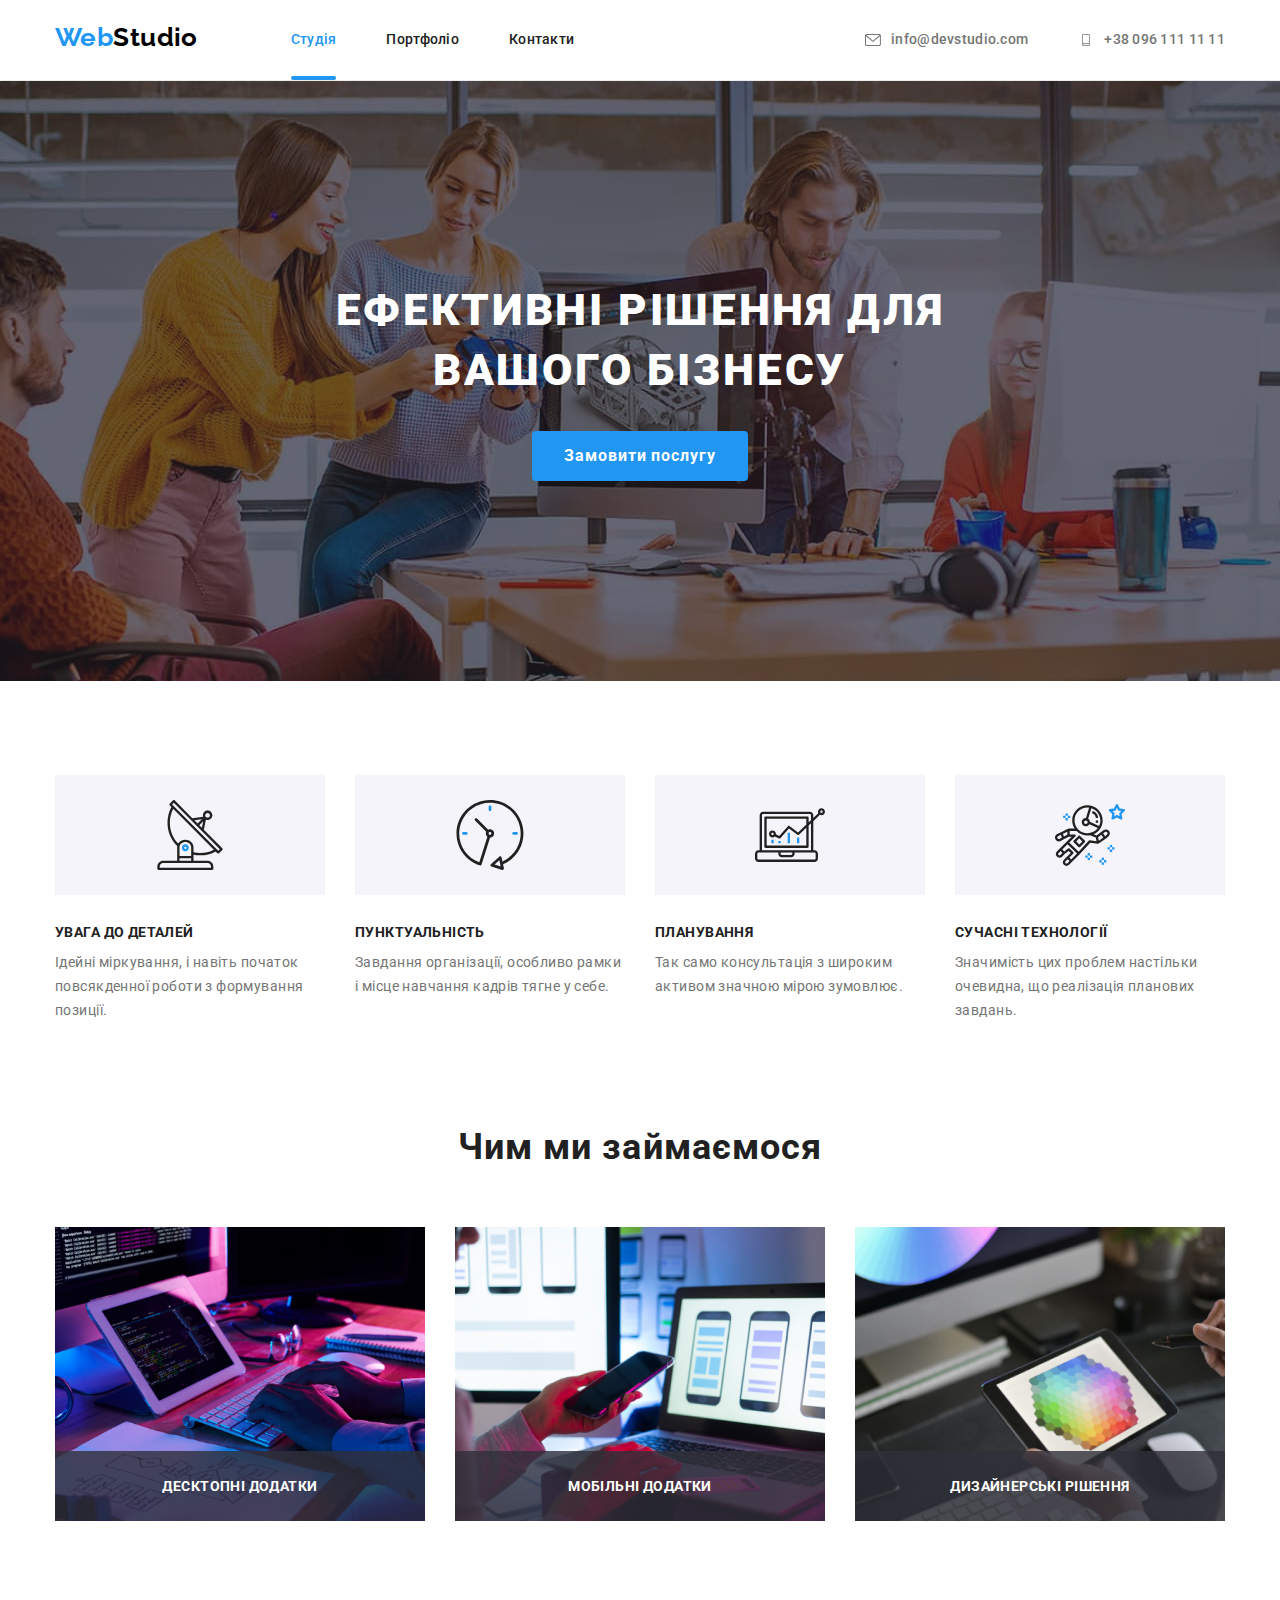
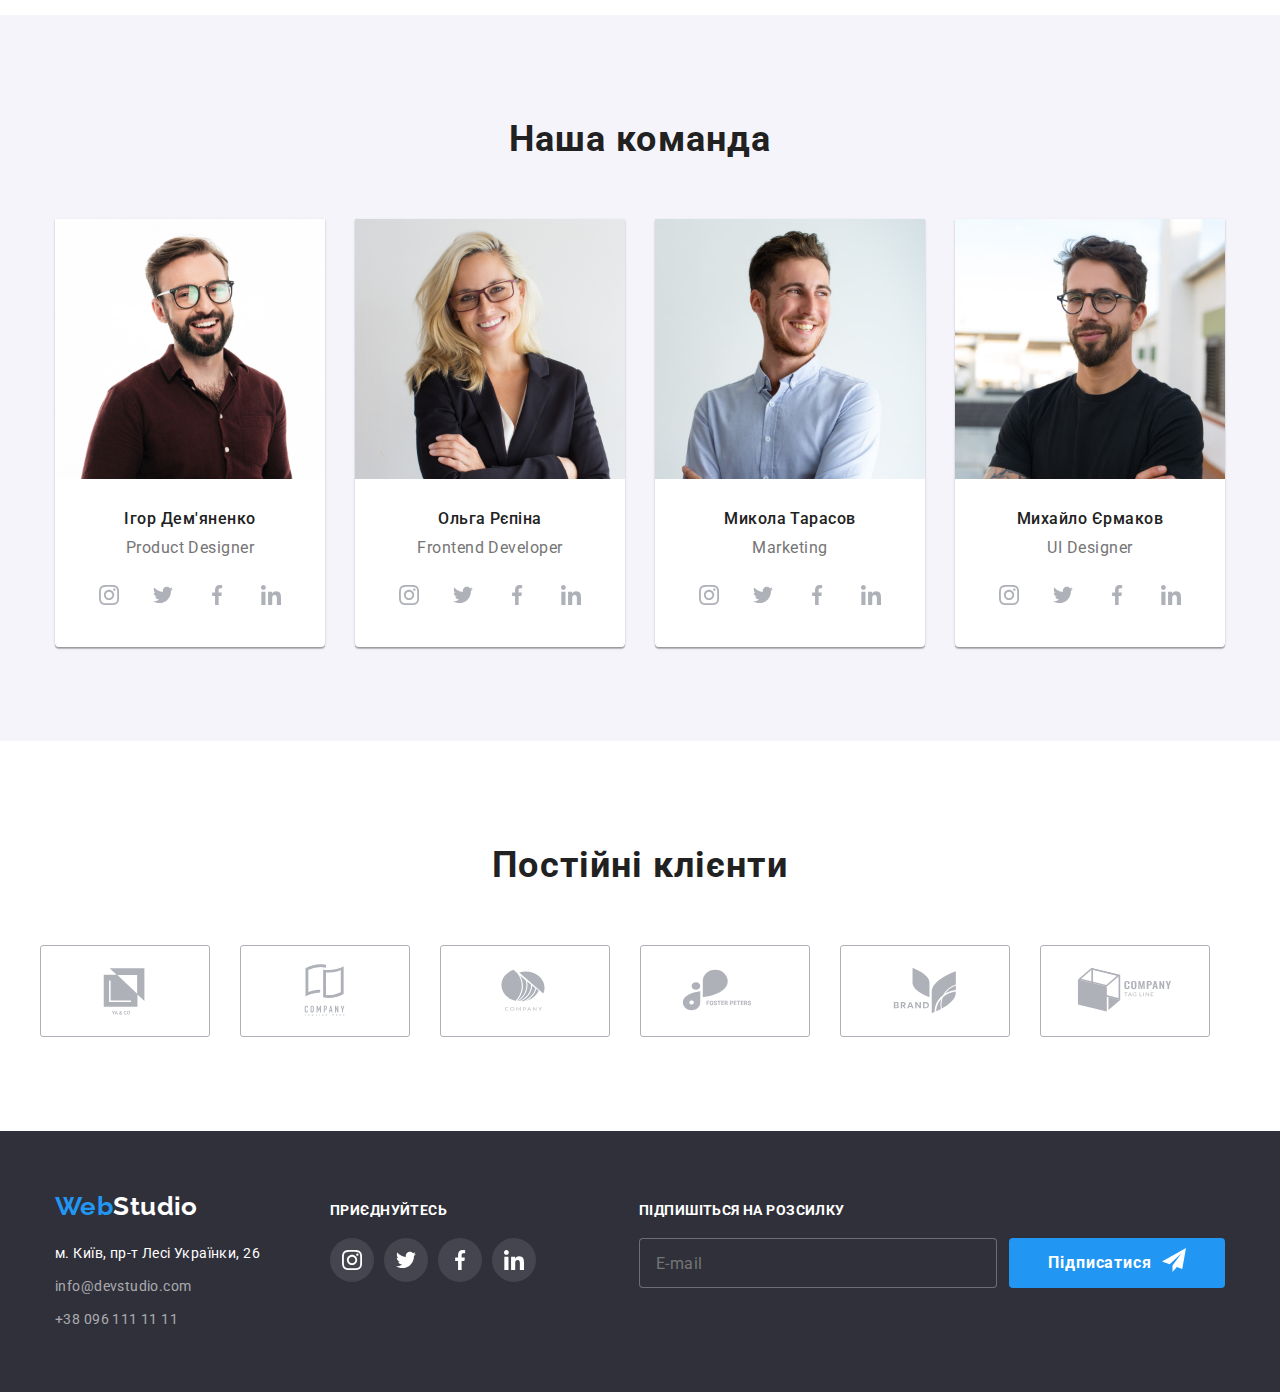
==== commit a81239f8: "fixed" ====
--- a/index.html
+++ b/index.html
@@ -439,7 +439,7 @@
             >
             <address>
               <ul>
-                <li class="footer-contact">
+                <li class="footer__contact">
                   <a
                     href="https://goo.gl/maps/wk6n3xBfWeeEz1HY8"
                     target="_blank"
@@ -449,12 +449,12 @@
                     м. Київ, пр-т Лесі Українки, 26</a
                   >
                 </li>
-                <li class="footer-contact">
+                <li class="footer__contact">
                   <a href="mailto:info@devstudio.com" class="footer__link"
                     >info@devstudio.com</a
                   >
                 </li>
-                <li class="footer-contact">
+                <li class="footer__contact">
                   <a href="tel:+380961111111" class="footer__link"
                     >+38 096 111 11 11</a
                   >
@@ -463,33 +463,33 @@
             </address>
           </div>
           <div class="connect">
-            <p class="footer__title">Приєднуйтесь</p>
-            <div class="footer-social-container">
-              <ul class="footer-social-item list">
-                <li class="social-footer">
-                  <button class="footer-button">
-                    <svg class="footer-icon">
+            <p class="connect__title">Приєднуйтесь</p>
+            <div class="connect__container">
+              <ul class="connect__items list">
+                <li>
+                  <button class="connect__button">
+                    <svg class="connect__icon">
                       <use href="./img/sprite.svg#icon-instagram"></use>
                     </svg>
                   </button>
                 </li>
-                <li class="social-footer">
-                  <button class="footer-button">
-                    <svg class="footer-icon">
+                <li>
+                  <button class="connect__button">
+                    <svg class="connect__icon">
                       <use href="./img/sprite.svg#icon-twitter"></use>
                     </svg>
                   </button>
                 </li>
-                <li class="social-footer">
-                  <button class="footer-button">
-                    <svg class="footer-icon">
+                <li>
+                  <button class="connect__button">
+                    <svg class="connect__icon">
                       <use href="./img/sprite.svg#icon-facebook"></use>
                     </svg>
                   </button>
                 </li>
-                <li class="social-footer">
-                  <button class="footer-button">
-                    <svg class="footer-icon">
+                <li>
+                  <button class="connect__button">
+                    <svg class="connect__icon">
                       <use href="./img/sprite.svg#icon-linkedin"></use>
                     </svg>
                   </button>
@@ -498,8 +498,8 @@
             </div>
           </div>
           <div class="subscribe">
-            <p class="footer__title">Підпишіться на розсилку</p>
-            <form action="" class="footer-subscription">
+            <p class="connect__title">Підпишіться на розсилку</p>
+            <form action="" class="footer__subscription">
               <label for="email"></label>
               <input
                 type="email"
@@ -508,7 +508,7 @@
                 required
                 placeholder="E-mail"
               />
-              <button type="submit" class="subscribe-btn">
+              <button type="submit" class="subscribe__btn">
                 Підписатися
                 <svg width="24" height="24">
                   <use href="./img/sprite.svg#icon-icon-send"></use>
--- a/css/main.min.css
+++ b/css/main.min.css
@@ -1 +1 @@
-:root{--primary-text-color: #757575;--title-text-color: #212121;--white-text-color: #ffffff;--accent-color: #2196f3;--primary-background-color: #ffffff;--second-bcg-color: #f5f4fa;--secondary-bcg-studio: #2f303a;--secondary-text-color: #000000}h1,h2,h3,h4,h5,h6,ul,p{margin:0}ul{padding-left:0}body{background-color:var(--primary-background-color);color:var(--primary-text-color);font-family:Roboto,sans-serif;font-size:14px;letter-spacing:.03em}ul{list-style:none}a{text-decoration:none}.container{width:1200px;margin:0 auto;padding-left:15px;padding-right:15px}.section{padding-top:94px;padding-bottom:94px}.button{font-size:16px;font-weight:700;line-height:1.88;display:block;margin:0 auto;padding-top:10px;padding-bottom:10px;background-color:var(--accent-color);font-family:inherit;width:216px;letter-spacing:.06em;color:var(--primary-background-color);border:var(--accent-color);border-radius:4px;cursor:pointer}.border{border-bottom:solid 1px #ececec}.logo{font-size:26px;font-weight:700;line-height:1.19;display:block;font-family:Raleway,sans-serif;-webkit-text-decoration-line:none;text-decoration-line:none;padding-top:19px;padding-bottom:25px}.web{color:var(--accent-color)}.studio{color:var(--secondary-text-color)}.navigation{display:-webkit-box;display:-ms-flexbox;display:flex;-webkit-box-align:center;-ms-flex-align:center;align-items:center}.site-nav .item:not(:last-child){margin-right:50px}.site-nav{margin-left:93px}.site-nav .link{display:-webkit-box;display:-ms-flexbox;display:flex;position:relative;padding-top:32px;padding-bottom:32px;color:var(--title-text-color);font-weight:500;line-height:1.14;letter-spacing:.02em}.site-nav .link:hover,.site-nav .link:focus,.nav-contacts .link:hover,.nav-contacts .link:focus{color:var(--accent-color);-webkit-transition:color 250ms cubic-bezier(0.4, 0, 0.2, 1);transition:color 250ms cubic-bezier(0.4, 0, 0.2, 1)}.link.current::after{content:"";display:block;position:absolute;left:0;bottom:0;width:100%;height:4px;background-color:var(--accent-color);border-radius:2px}.site-nav .link.current{color:var(--accent-color)}.nav-contacts{display:-webkit-box;display:-ms-flexbox;display:flex;margin-left:auto}.nav-contacts .item+.item{margin-left:50px}.nav-contacts .link{display:-webkit-box;display:-ms-flexbox;display:flex;font-weight:500;line-height:1.14;letter-spacing:.02em;-webkit-box-align:center;-ms-flex-align:center;align-items:center;color:var(--primary-text-color)}.nav-contacts .link svg{fill:var(--primary-text-color);margin-right:10px}.nav-contacts .link:hover svg{fill:var(--accent-color)}.hero-section{max-width:1600px;height:600px;margin-left:auto;margin-right:auto;background-position:center;background-image:-webkit-gradient(linear, left top, right top, from(rgba(47, 48, 58, 0.4)), to(rgba(47, 48, 58, 0.4))),url(../img/hero-background.jpg);background-image:linear-gradient(to right, rgba(47, 48, 58, 0.4), rgba(47, 48, 58, 0.4)),url(../img/hero-background.jpg);background-repeat:no-repeat;background-position:center;background-size:cover;background-color:var(--secondary-bcg-studio)}.hero-wrap{padding-top:200px;padding-bottom:200px}.hero-title{font-size:44px;font-weight:900;line-height:1.36;width:696px;text-align:center;letter-spacing:.06em;text-transform:uppercase;color:var(--primary-background-color);margin:0 auto;margin-bottom:30px}.benefits{display:-webkit-box;display:-ms-flexbox;display:flex;gap:30px}.benefits__icon{display:-webkit-box;display:-ms-flexbox;display:flex;margin-bottom:30px;-webkit-box-align:center;-ms-flex-align:center;align-items:center;-webkit-box-pack:center;-ms-flex-pack:center;justify-content:center;width:270px;height:120px;background-color:var(--second-bcg-color)}.benefits__title{font-size:14px;font-weight:700;line-height:1.14;margin-bottom:10px;letter-spacing:.03em;text-transform:uppercase;color:var(--title-text-color)}.benefits__text{font-weight:400;line-height:1.71;letter-spacing:.03em;color:var(--primary-text-color)}.samples{padding-top:0px}.samples__title,.team__title,.clients__title{font-size:36px;font-weight:700;line-height:1.67;margin-bottom:50px;text-align:center;letter-spacing:.03em;color:var(--title-text-color)}.samples__image{display:-webkit-box;display:-ms-flexbox;display:flex;gap:30px}img{display:block;max-width:100%;height:auto}.samples__block{display:block;position:relative}.samples__text{display:-webkit-box;display:-ms-flexbox;display:flex;-webkit-box-pack:center;-ms-flex-pack:center;justify-content:center;-webkit-box-align:center;-ms-flex-align:center;align-items:center;position:absolute;bottom:0;right:0;width:100%;height:70px;font-weight:700;color:var(--primary-background-color);background:rgba(47,48,58,.8);text-transform:uppercase}.team__members{display:-webkit-box;display:-ms-flexbox;display:flex;gap:30px}.team{background-color:var(--second-bcg-color)}.member{padding-top:30px;padding-bottom:30px}.member__title{font-size:16px;font-weight:500;line-height:1.19;display:block;margin-bottom:10px;letter-spacing:.03em;text-align:center;color:var(--title-text-color)}.member__position{font-size:16px;font-weight:400;line-height:1.19;display:block;margin-bottom:16px;letter-spacing:.03em;text-align:center;color:var(--primary-text-color)}.team__item{background-color:var(--primary-background-color);-webkit-box-shadow:0px 1px 3px rgba(0,0,0,.12),0px 1px 1px rgba(0,0,0,.14),0px 2px 1px rgba(0,0,0,.2);box-shadow:0px 1px 3px rgba(0,0,0,.12),0px 1px 1px rgba(0,0,0,.14),0px 2px 1px rgba(0,0,0,.2);border-radius:0px 0px 4px 4px}.social{display:-webkit-box;display:-ms-flexbox;display:flex;-webkit-box-pack:center;-ms-flex-pack:center;justify-content:center}.social__icon{display:-webkit-box;display:-ms-flexbox;display:flex;-webkit-box-align:center;-ms-flex-align:center;align-items:center}.social__icon:not(:first-child){margin-left:10px}.social__link{display:-webkit-box;display:-ms-flexbox;display:flex;width:44px;height:44px;background:var(--primary-background-color);border-radius:50%;-webkit-box-pack:center;-ms-flex-pack:center;justify-content:center}.social__link:hover{background-color:var(--accent-color);-webkit-transition:background-color 250ms cubic-bezier(0.4, 0, 0.2, 1);transition:background-color 250ms cubic-bezier(0.4, 0, 0.2, 1)}.social__link svg{fill:#afb1b8}.social__link:hover svg{fill:var(--primary-background-color);-webkit-transition:fill 250ms cubic-bezier(0.4, 0, 0.2, 1);transition:fill 250ms cubic-bezier(0.4, 0, 0.2, 1)}.clients{display:-webkit-box;display:-ms-flexbox;display:flex;-webkit-box-pack:center;-ms-flex-pack:center;justify-content:center}.clients__logo{display:-webkit-box;display:-ms-flexbox;display:flex;-webkit-box-pack:center;-ms-flex-pack:center;justify-content:center;-webkit-box-align:center;-ms-flex-align:center;align-items:center;margin-right:30px;width:170px;height:92px;border:1px solid #afb1b8;border-radius:3px}.clients__logo svg{fill:#afb1b8}.clients__logo:hover{border:1px solid var(--accent-color);-webkit-transition:border 250ms cubic-bezier(0.4, 0, 0.2, 1);transition:border 250ms cubic-bezier(0.4, 0, 0.2, 1)}.clients__logo:hover svg,.clients__logo:focus svg{fill:var(--accent-color);-webkit-transition:fill 250ms cubic-bezier(0.4, 0, 0.2, 1);transition:fill 250ms cubic-bezier(0.4, 0, 0.2, 1)}.clients__logo.current svg{color:var(--accent-color)}.footer__logo{font-size:26px;font-weight:700;line-height:1.19;display:block;margin-bottom:20px;font-family:Raleway,sans-serif;-webkit-text-decoration-line:none;text-decoration-line:none}.footer-studio{color:var(--primary-background-color)}.footer__container{display:-webkit-box;display:-ms-flexbox;display:flex;-webkit-box-align:baseline;-ms-flex-align:baseline;align-items:baseline}.footer{background-color:#2f303a;padding-top:60px;padding-bottom:60px}.footer__contact{margin-bottom:9px}.footer__contact:last-child{margin-bottom:0}.address{font-style:normal;font-weight:400;line-height:1.71;letter-spacing:.03em;color:var(--primary-background-color)}.footer__link{font-style:normal;font-weight:400;line-height:1.71;letter-spacing:.03em;color:rgba(255,255,255,.6);text-decoration:none}.footer__link .link:hover,.footer__link .link:focus{color:var(--primary-bcg-color)}.connect{margin-left:70px}.footer-social-container{display:-webkit-box;display:-ms-flexbox;display:flex;width:205px;height:45px;margin-top:20px}.footer-social-item{display:-webkit-box;display:-ms-flexbox;display:flex;gap:10px}.footer__title{display:block;margin-bottom:20px;font-weight:700;color:var(--primary-background-color);text-transform:uppercase}.footer-icon{height:20px;width:20px;fill:#fff}.footer-button{display:-webkit-box;display:-ms-flexbox;display:flex;-webkit-box-align:center;-ms-flex-align:center;align-items:center;-webkit-box-pack:center;-ms-flex-pack:center;justify-content:center;width:44px;height:44px;border:0px;border-radius:50%;background-color:rgba(255,255,255,.1);-webkit-transition:background-color 250ms cubic-bezier(0.4, 0, 0.2, 1),color 250ms cubic-bezier(0.4, 0, 0.2, 1);transition:background-color 250ms cubic-bezier(0.4, 0, 0.2, 1),color 250ms cubic-bezier(0.4, 0, 0.2, 1)}.footer-button:hover,.footer-button:focus{background-color:var(--accent-color)}.backdrop{position:fixed;top:0;left:0;width:100%;height:100%;background-color:rgba(0,0,0,.2);opacity:1;-webkit-transition:opacity 250ms cubic-bezier(0.4, 0, 0.2, 1);transition:opacity 250ms cubic-bezier(0.4, 0, 0.2, 1)}.backdrop.is-hidden{visibility:hidden;pointer-events:none;-webkit-transition:visibility 250ms cubic-bezier(0.4, 0, 0.2, 1);transition:visibility 250ms cubic-bezier(0.4, 0, 0.2, 1)}.backdrop.is-hidden .modal{-webkit-transform:translate(-50%, -50%) scale(0.9);transform:translate(-50%, -50%) scale(0.9)}.modal{position:absolute;top:50%;left:50%;min-width:528px;min-height:581px;padding:40px;background-color:var(--primary-background-color);border-radius:4px;-webkit-transform:translate(-50%, -50%) scale(1);transform:translate(-50%, -50%) scale(1);-webkit-transition:-webkit-transform 250ms cubic-bezier(0.4, 0, 0.2, 1);transition:-webkit-transform 250ms cubic-bezier(0.4, 0, 0.2, 1);transition:transform 250ms cubic-bezier(0.4, 0, 0.2, 1);transition:transform 250ms cubic-bezier(0.4, 0, 0.2, 1), -webkit-transform 250ms cubic-bezier(0.4, 0, 0.2, 1)}.modal-title{display:block;margin-bottom:12px;font-size:20px;font-weight:700;line-height:1.15;letter-spacing:.03em;text-align:center;color:#212121}.close-button{position:absolute;top:8px;right:8px;width:30px;height:30px;border-radius:50%;display:-webkit-box;display:-ms-flexbox;display:flex;-webkit-box-pack:center;-ms-flex-pack:center;justify-content:center;-webkit-box-align:center;-ms-flex-align:center;align-items:center;cursor:pointer;background:var(--primary-background-color);border:1px solid rgba(0,0,0,.1)}.close-button:hover,.close-button:focus{background:var(--accent-color)}.form-element{display:-webkit-box;display:-ms-flexbox;display:flex;-webkit-box-orient:vertical;-webkit-box-direction:normal;-ms-flex-direction:column;flex-direction:column;margin-bottom:10px;font-family:Roboto;font-size:12px;line-height:1.17;letter-spacing:.01em;text-align:left}.form-element label{margin-bottom:4px}.form-element input,textarea{height:40px;border:1px solid rgba(33,33,33,.2);border-radius:4px;padding-left:42px;outline:none;width:100%}.form-element input:focus{border:1px solid var(--accent-color);-webkit-transition:border 250ms cubic-bezier(0.4, 0, 0.2, 1);transition:border 250ms cubic-bezier(0.4, 0, 0.2, 1)}.form-element input:focus+svg{fill:var(--accent-color);-webkit-transition:fill 250ms cubic-bezier(0.4, 0, 0.2, 1);transition:fill 250ms cubic-bezier(0.4, 0, 0.2, 1)}.form-element textarea:focus{border:1px solid var(--accent-color);-webkit-transition:border 250ms cubic-bezier(0.4, 0, 0.2, 1);transition:border 250ms cubic-bezier(0.4, 0, 0.2, 1)}.input-wrap{position:relative}.input-wrap svg{position:absolute;top:50%;left:12px;-webkit-transform:translateY(-50%);transform:translateY(-50%)}.comment{height:120px;resize:none;padding-left:16px;padding-top:12px;padding-right:16px;padding-bottom:12px}.submit-btn{display:block;margin:0 auto;padding-top:10px;padding-bottom:10px;background-color:#188ce8;font-family:inherit;font-weight:700;font-size:16px;line-height:1.88;width:200px;letter-spacing:.06em;color:var(--primary-background-color);border:#188ce8;border-radius:4px;cursor:pointer}.accept{display:-webkit-box;display:-ms-flexbox;display:flex;-webkit-box-pack:center;-ms-flex-pack:center;justify-content:center;-webkit-box-align:center;-ms-flex-align:center;align-items:center;margin-top:20px;margin-bottom:30px}.conditions{display:block;margin-left:8px;color:var(--accent-color);text-decoration:underline}.visually-hidden{position:absolute;white-space:nowrap;width:1px;height:1px;overflow:hidden;border:0;padding:0;clip:rect(0 0 0 0);-webkit-clip-path:inset(50%);clip-path:inset(50%);margin:-1px}.checkbox{display:-webkit-box;display:-ms-flexbox;display:flex;-webkit-box-align:center;-ms-flex-align:center;align-items:center;margin-right:8px;border:2px solid var(--title-text-color);width:16px;height:15px;border-radius:3px;fill:var(--white-text-color)}.div-conditions{display:-webkit-box;display:-ms-flexbox;display:flex;-webkit-box-align:center;-ms-flex-align:center;align-items:center;-webkit-box-pack:center;-ms-flex-pack:center;justify-content:center}.accept input:checked+label .checkbox{background:var(--accent-color);border:2px solid var(--accent-color);fill:var(--primary-background-color)}.subscribe{margin-left:auto}.footer-subscription{display:-webkit-box;display:-ms-flexbox;display:flex}.footer-subscription input{margin-right:12px;padding-left:16px;width:358px;height:50px;font-family:Roboto;font-size:16px;line-height:1.25;letter-spacing:.03em;text-align:left;background:var(--secondary-bcg-studio);color:rgba(255,255,255,.6);border:1px solid rgba(255,255,255,.3);border-radius:4px;outline:none}.subscribe-btn{display:-webkit-box;display:-ms-flexbox;display:flex;text-align:center;-webkit-box-pack:center;-ms-flex-pack:center;justify-content:center;margin:0 auto;padding-top:10px;padding-bottom:10px;background-color:var(--accent-color);font-family:inherit;font-weight:700;font-size:16px;line-height:1.88;width:216px;letter-spacing:.06em;color:var(--primary-background-color);border:var(--accent-color);border-radius:4px;cursor:pointer;fill:var(--primary-background-color)}.subscribe-btn svg{margin-left:10px}.portfolio-button{font-size:16px;font-weight:500;line-height:1.62;color:var(--title-text-color);background:var(--second-bcg-color);border:var(--second-bcg-color);border-radius:4px;cursor:pointer;-webkit-transition:background-color 250ms cubic-bezier(0.4, 0, 0.2, 1),color 250ms cubic-bezier(0.4, 0, 0.2, 1);transition:background-color 250ms cubic-bezier(0.4, 0, 0.2, 1),color 250ms cubic-bezier(0.4, 0, 0.2, 1)}.portfolio-button{margin-left:8px;padding-top:6px;padding-bottom:6px;padding-left:22px;padding-right:22px}.portfolio-button:hover,.portfolio-button:focus{background-color:var(--accent-color);color:var(--primary-background-color);border:var(--accent-color)}.portfolio-button:hover,.portfolio-button:focus{-webkit-box-shadow:0 2px 2px 0 rgba(0,0,0,.12),0 1px 2px 0 rgba(0,0,0,.08),0 3px 1px 0 rgba(0,0,0,.1);box-shadow:0 2px 2px 0 rgba(0,0,0,.12),0 1px 2px 0 rgba(0,0,0,.08),0 3px 1px 0 rgba(0,0,0,.1)}.portfolio-buttons{display:-webkit-box;display:-ms-flexbox;display:flex;margin-bottom:50px;-webkit-box-align:center;-ms-flex-align:center;align-items:center;-webkit-box-pack:center;-ms-flex-pack:center;justify-content:center}.portfolio-container{display:-webkit-box;display:-ms-flexbox;display:flex;-ms-flex-wrap:wrap;flex-wrap:wrap;gap:30px}.portfolio-link{display:block;overflow:hidden}.portfolio-link:hover{-webkit-box-shadow:1px 4px 6px 0 rgba(0,0,0,.1607843137),0 4px 4px 0 rgba(0,0,0,.0588235294),0 1px 1px 0 rgba(0,0,0,.1215686275);box-shadow:1px 4px 6px 0 rgba(0,0,0,.1607843137),0 4px 4px 0 rgba(0,0,0,.0588235294),0 1px 1px 0 rgba(0,0,0,.1215686275)}.portfolio-image{display:block;position:relative;overflow:hidden}.text-focus{display:-webkit-box;display:-ms-flexbox;display:flex;-webkit-box-pack:center;-ms-flex-pack:center;justify-content:center;-webkit-box-align:center;-ms-flex-align:center;align-items:center;position:absolute;bottom:0;right:0;width:100%;height:100%;padding-left:24px;padding-right:24px;font-size:18px;line-height:1.56;letter-spacing:.03em;color:var(--primary-background-color);background:rgba(33,150,243,.9);-webkit-transform:translateY(100%);transform:translateY(100%);-webkit-transition:-webkit-transform 250ms cubic-bezier(0.4, 0, 0.2, 1);transition:-webkit-transform 250ms cubic-bezier(0.4, 0, 0.2, 1);transition:transform 250ms cubic-bezier(0.4, 0, 0.2, 1);transition:transform 250ms cubic-bezier(0.4, 0, 0.2, 1), -webkit-transform 250ms cubic-bezier(0.4, 0, 0.2, 1)}.portfolio-link:hover .text-focus{-webkit-transform:translateY(0);transform:translateY(0)}.text-focus:hover{opacity:1}.portfolio-element{width:370px}.example{padding-top:20px;padding-left:24px;padding-right:24px;padding-bottom:20px;border-left:solid 1px #eee;border-bottom:solid 1px #eee;border-right:solid 1px #eee}.example-title{font-size:18px;font-weight:700;line-height:2;margin-bottom:4px;letter-spacing:.06em;color:var(--title-text-color)}.example-text{font-size:16px;line-height:1.87;letter-spacing:.03em;color:var(--primary-text-color)}/*# sourceMappingURL=main.min.css.map */+:root{--primary-text-color: #757575;--title-text-color: #212121;--white-text-color: #ffffff;--accent-color: #2196f3;--primary-background-color: #ffffff;--second-bcg-color: #f5f4fa;--secondary-bcg-studio: #2f303a;--secondary-text-color: #000000}h1,h2,h3,h4,h5,h6,ul,p{margin:0}ul{padding-left:0}body{background-color:var(--primary-background-color);color:var(--primary-text-color);font-family:Roboto,sans-serif;font-size:14px;letter-spacing:.03em}ul{list-style:none}a{text-decoration:none}.container{width:1200px;margin:0 auto;padding-left:15px;padding-right:15px}.section{padding-top:94px;padding-bottom:94px}.button{font-size:16px;font-weight:700;line-height:1.88;display:block;margin:0 auto;padding-top:10px;padding-bottom:10px;background-color:var(--accent-color);font-family:inherit;width:216px;letter-spacing:.06em;color:var(--primary-background-color);border:var(--accent-color);border-radius:4px;cursor:pointer}.border{border-bottom:solid 1px #ececec}.logo{font-size:26px;font-weight:700;line-height:1.19;display:block;font-family:Raleway,sans-serif;-webkit-text-decoration-line:none;text-decoration-line:none;padding-top:19px;padding-bottom:25px}.web{color:var(--accent-color)}.studio{color:var(--secondary-text-color)}.navigation{display:-webkit-box;display:-ms-flexbox;display:flex;-webkit-box-align:center;-ms-flex-align:center;align-items:center}.site-nav .item:not(:last-child){margin-right:50px}.site-nav{margin-left:93px}.site-nav .link{display:-webkit-box;display:-ms-flexbox;display:flex;position:relative;padding-top:32px;padding-bottom:32px;color:var(--title-text-color);font-weight:500;line-height:1.14;letter-spacing:.02em}.site-nav .link:hover,.site-nav .link:focus,.nav-contacts .link:hover,.nav-contacts .link:focus{color:var(--accent-color);-webkit-transition:color 250ms cubic-bezier(0.4, 0, 0.2, 1);transition:color 250ms cubic-bezier(0.4, 0, 0.2, 1)}.link.current::after{content:"";display:block;position:absolute;left:0;bottom:0;width:100%;height:4px;background-color:var(--accent-color);border-radius:2px}.site-nav .link.current{color:var(--accent-color)}.nav-contacts{display:-webkit-box;display:-ms-flexbox;display:flex;margin-left:auto}.nav-contacts .item+.item{margin-left:50px}.nav-contacts .link{display:-webkit-box;display:-ms-flexbox;display:flex;font-weight:500;line-height:1.14;letter-spacing:.02em;-webkit-box-align:center;-ms-flex-align:center;align-items:center;color:var(--primary-text-color)}.nav-contacts .link svg{fill:var(--primary-text-color);margin-right:10px}.nav-contacts .link:hover svg{fill:var(--accent-color)}.hero-section{max-width:1600px;height:600px;margin-left:auto;margin-right:auto;background-position:center;background-image:-webkit-gradient(linear, left top, right top, from(rgba(47, 48, 58, 0.4)), to(rgba(47, 48, 58, 0.4))),url(../img/hero-background.jpg);background-image:linear-gradient(to right, rgba(47, 48, 58, 0.4), rgba(47, 48, 58, 0.4)),url(../img/hero-background.jpg);background-repeat:no-repeat;background-position:center;background-size:cover;background-color:var(--secondary-bcg-studio)}.hero-wrap{padding-top:200px;padding-bottom:200px}.hero-title{font-size:44px;font-weight:900;line-height:1.36;width:696px;text-align:center;letter-spacing:.06em;text-transform:uppercase;color:var(--primary-background-color);margin:0 auto;margin-bottom:30px}.benefits{display:-webkit-box;display:-ms-flexbox;display:flex;gap:30px}.benefits__icon{display:-webkit-box;display:-ms-flexbox;display:flex;margin-bottom:30px;-webkit-box-align:center;-ms-flex-align:center;align-items:center;-webkit-box-pack:center;-ms-flex-pack:center;justify-content:center;width:270px;height:120px;background-color:var(--second-bcg-color)}.benefits__title{font-size:14px;font-weight:700;line-height:1.14;margin-bottom:10px;letter-spacing:.03em;text-transform:uppercase;color:var(--title-text-color)}.benefits__text{font-weight:400;line-height:1.71;letter-spacing:.03em;color:var(--primary-text-color)}.samples{padding-top:0px}.samples__title,.team__title,.clients__title{font-size:36px;font-weight:700;line-height:1.67;margin-bottom:50px;text-align:center;letter-spacing:.03em;color:var(--title-text-color)}.samples__image{display:-webkit-box;display:-ms-flexbox;display:flex;gap:30px}img{display:block;max-width:100%;height:auto}.samples__block{display:block;position:relative}.samples__text{display:-webkit-box;display:-ms-flexbox;display:flex;-webkit-box-pack:center;-ms-flex-pack:center;justify-content:center;-webkit-box-align:center;-ms-flex-align:center;align-items:center;position:absolute;bottom:0;right:0;width:100%;height:70px;font-weight:700;color:var(--primary-background-color);background:rgba(47,48,58,.8);text-transform:uppercase}.team__members{display:-webkit-box;display:-ms-flexbox;display:flex;gap:30px}.team{background-color:var(--second-bcg-color)}.member{padding-top:30px;padding-bottom:30px}.member__title{font-size:16px;font-weight:500;line-height:1.19;display:block;margin-bottom:10px;letter-spacing:.03em;text-align:center;color:var(--title-text-color)}.member__position{font-size:16px;font-weight:400;line-height:1.19;display:block;margin-bottom:16px;letter-spacing:.03em;text-align:center;color:var(--primary-text-color)}.team__item{background-color:var(--primary-background-color);-webkit-box-shadow:0px 1px 3px rgba(0,0,0,.12),0px 1px 1px rgba(0,0,0,.14),0px 2px 1px rgba(0,0,0,.2);box-shadow:0px 1px 3px rgba(0,0,0,.12),0px 1px 1px rgba(0,0,0,.14),0px 2px 1px rgba(0,0,0,.2);border-radius:0px 0px 4px 4px}.social{display:-webkit-box;display:-ms-flexbox;display:flex;-webkit-box-pack:center;-ms-flex-pack:center;justify-content:center}.social__icon{display:-webkit-box;display:-ms-flexbox;display:flex;-webkit-box-align:center;-ms-flex-align:center;align-items:center}.social__icon:not(:first-child){margin-left:10px}.social__link{display:-webkit-box;display:-ms-flexbox;display:flex;width:44px;height:44px;background:var(--primary-background-color);border-radius:50%;-webkit-box-pack:center;-ms-flex-pack:center;justify-content:center}.social__link:hover{background-color:var(--accent-color);-webkit-transition:background-color 250ms cubic-bezier(0.4, 0, 0.2, 1);transition:background-color 250ms cubic-bezier(0.4, 0, 0.2, 1)}.social__link svg{fill:#afb1b8}.social__link:hover svg{fill:var(--primary-background-color);-webkit-transition:fill 250ms cubic-bezier(0.4, 0, 0.2, 1);transition:fill 250ms cubic-bezier(0.4, 0, 0.2, 1)}.clients{display:-webkit-box;display:-ms-flexbox;display:flex;-webkit-box-pack:center;-ms-flex-pack:center;justify-content:center}.clients__logo{display:-webkit-box;display:-ms-flexbox;display:flex;-webkit-box-pack:center;-ms-flex-pack:center;justify-content:center;-webkit-box-align:center;-ms-flex-align:center;align-items:center;margin-right:30px;width:170px;height:92px;border:1px solid #afb1b8;border-radius:3px}.clients__logo svg{fill:#afb1b8}.clients__logo:hover{border:1px solid var(--accent-color);-webkit-transition:border 250ms cubic-bezier(0.4, 0, 0.2, 1);transition:border 250ms cubic-bezier(0.4, 0, 0.2, 1)}.clients__logo:hover svg,.clients__logo:focus svg{fill:var(--accent-color);-webkit-transition:fill 250ms cubic-bezier(0.4, 0, 0.2, 1);transition:fill 250ms cubic-bezier(0.4, 0, 0.2, 1)}.clients__logo.current svg{color:var(--accent-color)}.footer__logo{font-size:26px;font-weight:700;line-height:1.19;display:block;margin-bottom:20px;font-family:Raleway,sans-serif;-webkit-text-decoration-line:none;text-decoration-line:none}.footer-studio{color:var(--primary-background-color)}.footer__container{display:-webkit-box;display:-ms-flexbox;display:flex;-webkit-box-align:baseline;-ms-flex-align:baseline;align-items:baseline}.footer{background-color:#2f303a;padding-top:60px;padding-bottom:60px}.footer__contact{margin-bottom:9px}.footer__contact:last-child{margin-bottom:0}.address{font-style:normal;font-weight:400;line-height:1.71;letter-spacing:.03em;color:var(--primary-background-color)}.footer__link{font-style:normal;font-weight:400;line-height:1.71;letter-spacing:.03em;color:rgba(255,255,255,.6);text-decoration:none}.footer__link .link:hover,.footer__link .link:focus{color:var(--primary-bcg-color)}.connect{margin-left:70px}.connect__container{display:-webkit-box;display:-ms-flexbox;display:flex;width:205px;height:45px;margin-top:20px}.connect__items{display:-webkit-box;display:-ms-flexbox;display:flex;gap:10px}.connect__title{display:block;margin-bottom:20px;font-weight:700;color:var(--primary-background-color);text-transform:uppercase}.connect__icon{height:20px;width:20px;fill:#fff}.connect__button{display:-webkit-box;display:-ms-flexbox;display:flex;-webkit-box-align:center;-ms-flex-align:center;align-items:center;-webkit-box-pack:center;-ms-flex-pack:center;justify-content:center;width:44px;height:44px;border:0px;border-radius:50%;background-color:rgba(255,255,255,.1);-webkit-transition:background-color 250ms cubic-bezier(0.4, 0, 0.2, 1),color 250ms cubic-bezier(0.4, 0, 0.2, 1);transition:background-color 250ms cubic-bezier(0.4, 0, 0.2, 1),color 250ms cubic-bezier(0.4, 0, 0.2, 1)}.connect__button:hover,.connect__button:focus{background-color:var(--accent-color)}.backdrop{position:fixed;top:0;left:0;width:100%;height:100%;background-color:rgba(0,0,0,.2);opacity:1;-webkit-transition:opacity 250ms cubic-bezier(0.4, 0, 0.2, 1);transition:opacity 250ms cubic-bezier(0.4, 0, 0.2, 1)}.backdrop.is-hidden{visibility:hidden;pointer-events:none;-webkit-transition:visibility 250ms cubic-bezier(0.4, 0, 0.2, 1);transition:visibility 250ms cubic-bezier(0.4, 0, 0.2, 1)}.backdrop.is-hidden .modal{-webkit-transform:translate(-50%, -50%) scale(0.9);transform:translate(-50%, -50%) scale(0.9)}.modal{position:absolute;top:50%;left:50%;min-width:528px;min-height:581px;padding:40px;background-color:var(--primary-background-color);border-radius:4px;-webkit-transform:translate(-50%, -50%) scale(1);transform:translate(-50%, -50%) scale(1);-webkit-transition:-webkit-transform 250ms cubic-bezier(0.4, 0, 0.2, 1);transition:-webkit-transform 250ms cubic-bezier(0.4, 0, 0.2, 1);transition:transform 250ms cubic-bezier(0.4, 0, 0.2, 1);transition:transform 250ms cubic-bezier(0.4, 0, 0.2, 1), -webkit-transform 250ms cubic-bezier(0.4, 0, 0.2, 1)}.modal-title{display:block;margin-bottom:12px;font-size:20px;font-weight:700;line-height:1.15;letter-spacing:.03em;text-align:center;color:#212121}.close-button{position:absolute;top:8px;right:8px;width:30px;height:30px;border-radius:50%;display:-webkit-box;display:-ms-flexbox;display:flex;-webkit-box-pack:center;-ms-flex-pack:center;justify-content:center;-webkit-box-align:center;-ms-flex-align:center;align-items:center;cursor:pointer;background:var(--primary-background-color);border:1px solid rgba(0,0,0,.1)}.close-button:hover,.close-button:focus{background:var(--accent-color)}.form-element{display:-webkit-box;display:-ms-flexbox;display:flex;-webkit-box-orient:vertical;-webkit-box-direction:normal;-ms-flex-direction:column;flex-direction:column;margin-bottom:10px;font-family:Roboto;font-size:12px;line-height:1.17;letter-spacing:.01em;text-align:left}.form-element label{margin-bottom:4px}.form-element input,textarea{height:40px;border:1px solid rgba(33,33,33,.2);border-radius:4px;padding-left:42px;outline:none;width:100%}.form-element input:focus{border:1px solid var(--accent-color);-webkit-transition:border 250ms cubic-bezier(0.4, 0, 0.2, 1);transition:border 250ms cubic-bezier(0.4, 0, 0.2, 1)}.form-element input:focus+svg{fill:var(--accent-color);-webkit-transition:fill 250ms cubic-bezier(0.4, 0, 0.2, 1);transition:fill 250ms cubic-bezier(0.4, 0, 0.2, 1)}.form-element textarea:focus{border:1px solid var(--accent-color);-webkit-transition:border 250ms cubic-bezier(0.4, 0, 0.2, 1);transition:border 250ms cubic-bezier(0.4, 0, 0.2, 1)}.input-wrap{position:relative}.input-wrap svg{position:absolute;top:50%;left:12px;-webkit-transform:translateY(-50%);transform:translateY(-50%)}.comment{height:120px;resize:none;padding-left:16px;padding-top:12px;padding-right:16px;padding-bottom:12px}.submit-btn{display:block;margin:0 auto;padding-top:10px;padding-bottom:10px;background-color:#188ce8;font-family:inherit;font-weight:700;font-size:16px;line-height:1.88;width:200px;letter-spacing:.06em;color:var(--primary-background-color);border:#188ce8;border-radius:4px;cursor:pointer}.accept{display:-webkit-box;display:-ms-flexbox;display:flex;-webkit-box-pack:center;-ms-flex-pack:center;justify-content:center;-webkit-box-align:center;-ms-flex-align:center;align-items:center;margin-top:20px;margin-bottom:30px}.conditions{display:block;margin-left:8px;color:var(--accent-color);text-decoration:underline}.visually-hidden{position:absolute;white-space:nowrap;width:1px;height:1px;overflow:hidden;border:0;padding:0;clip:rect(0 0 0 0);-webkit-clip-path:inset(50%);clip-path:inset(50%);margin:-1px}.checkbox{display:-webkit-box;display:-ms-flexbox;display:flex;-webkit-box-align:center;-ms-flex-align:center;align-items:center;margin-right:8px;border:2px solid var(--title-text-color);width:16px;height:15px;border-radius:3px;fill:var(--white-text-color)}.div-conditions{display:-webkit-box;display:-ms-flexbox;display:flex;-webkit-box-align:center;-ms-flex-align:center;align-items:center;-webkit-box-pack:center;-ms-flex-pack:center;justify-content:center}.accept input:checked+label .checkbox{background:var(--accent-color);border:2px solid var(--accent-color);fill:var(--primary-background-color)}.subscribe{margin-left:auto}.footer__subscription{display:-webkit-box;display:-ms-flexbox;display:flex}.footer__subscription input{margin-right:12px;padding-left:16px;width:358px;height:50px;font-family:Roboto;font-size:16px;line-height:1.25;letter-spacing:.03em;text-align:left;background:var(--secondary-bcg-studio);color:rgba(255,255,255,.6);border:1px solid rgba(255,255,255,.3);border-radius:4px;outline:none}.subscribe__btn{display:-webkit-box;display:-ms-flexbox;display:flex;text-align:center;-webkit-box-pack:center;-ms-flex-pack:center;justify-content:center;margin:0 auto;padding-top:10px;padding-bottom:10px;background-color:var(--accent-color);font-family:inherit;font-weight:700;font-size:16px;line-height:1.88;width:216px;letter-spacing:.06em;color:var(--primary-background-color);border:var(--accent-color);border-radius:4px;cursor:pointer;fill:var(--primary-background-color)}.subscribe__btn svg{margin-left:10px}.portfolio-button{font-size:16px;font-weight:500;line-height:1.62;color:var(--title-text-color);background:var(--second-bcg-color);border:var(--second-bcg-color);border-radius:4px;cursor:pointer;-webkit-transition:background-color 250ms cubic-bezier(0.4, 0, 0.2, 1),color 250ms cubic-bezier(0.4, 0, 0.2, 1);transition:background-color 250ms cubic-bezier(0.4, 0, 0.2, 1),color 250ms cubic-bezier(0.4, 0, 0.2, 1)}.portfolio-button{margin-left:8px;padding-top:6px;padding-bottom:6px;padding-left:22px;padding-right:22px}.portfolio-button:hover,.portfolio-button:focus{background-color:var(--accent-color);color:var(--primary-background-color);border:var(--accent-color)}.portfolio-button:hover,.portfolio-button:focus{-webkit-box-shadow:0 2px 2px 0 rgba(0,0,0,.12),0 1px 2px 0 rgba(0,0,0,.08),0 3px 1px 0 rgba(0,0,0,.1);box-shadow:0 2px 2px 0 rgba(0,0,0,.12),0 1px 2px 0 rgba(0,0,0,.08),0 3px 1px 0 rgba(0,0,0,.1)}.portfolio-buttons{display:-webkit-box;display:-ms-flexbox;display:flex;margin-bottom:50px;-webkit-box-align:center;-ms-flex-align:center;align-items:center;-webkit-box-pack:center;-ms-flex-pack:center;justify-content:center}.portfolio-container{display:-webkit-box;display:-ms-flexbox;display:flex;-ms-flex-wrap:wrap;flex-wrap:wrap;gap:30px}.portfolio-link{display:block;overflow:hidden}.portfolio-link:hover{-webkit-box-shadow:1px 4px 6px 0 rgba(0,0,0,.1607843137),0 4px 4px 0 rgba(0,0,0,.0588235294),0 1px 1px 0 rgba(0,0,0,.1215686275);box-shadow:1px 4px 6px 0 rgba(0,0,0,.1607843137),0 4px 4px 0 rgba(0,0,0,.0588235294),0 1px 1px 0 rgba(0,0,0,.1215686275)}.portfolio-image{display:block;position:relative;overflow:hidden}.text-focus{display:-webkit-box;display:-ms-flexbox;display:flex;-webkit-box-pack:center;-ms-flex-pack:center;justify-content:center;-webkit-box-align:center;-ms-flex-align:center;align-items:center;position:absolute;bottom:0;right:0;width:100%;height:100%;padding-left:24px;padding-right:24px;font-size:18px;line-height:1.56;letter-spacing:.03em;color:var(--primary-background-color);background:rgba(33,150,243,.9);-webkit-transform:translateY(100%);transform:translateY(100%);-webkit-transition:-webkit-transform 250ms cubic-bezier(0.4, 0, 0.2, 1);transition:-webkit-transform 250ms cubic-bezier(0.4, 0, 0.2, 1);transition:transform 250ms cubic-bezier(0.4, 0, 0.2, 1);transition:transform 250ms cubic-bezier(0.4, 0, 0.2, 1), -webkit-transform 250ms cubic-bezier(0.4, 0, 0.2, 1)}.portfolio-link:hover .text-focus{-webkit-transform:translateY(0);transform:translateY(0)}.text-focus:hover{opacity:1}.portfolio-element{width:370px}.example{padding-top:20px;padding-left:24px;padding-right:24px;padding-bottom:20px;border-left:solid 1px #eee;border-bottom:solid 1px #eee;border-right:solid 1px #eee}.example-title{font-size:18px;font-weight:700;line-height:2;margin-bottom:4px;letter-spacing:.06em;color:var(--title-text-color)}.example-text{font-size:16px;line-height:1.87;letter-spacing:.03em;color:var(--primary-text-color)}/*# sourceMappingURL=main.min.css.map */